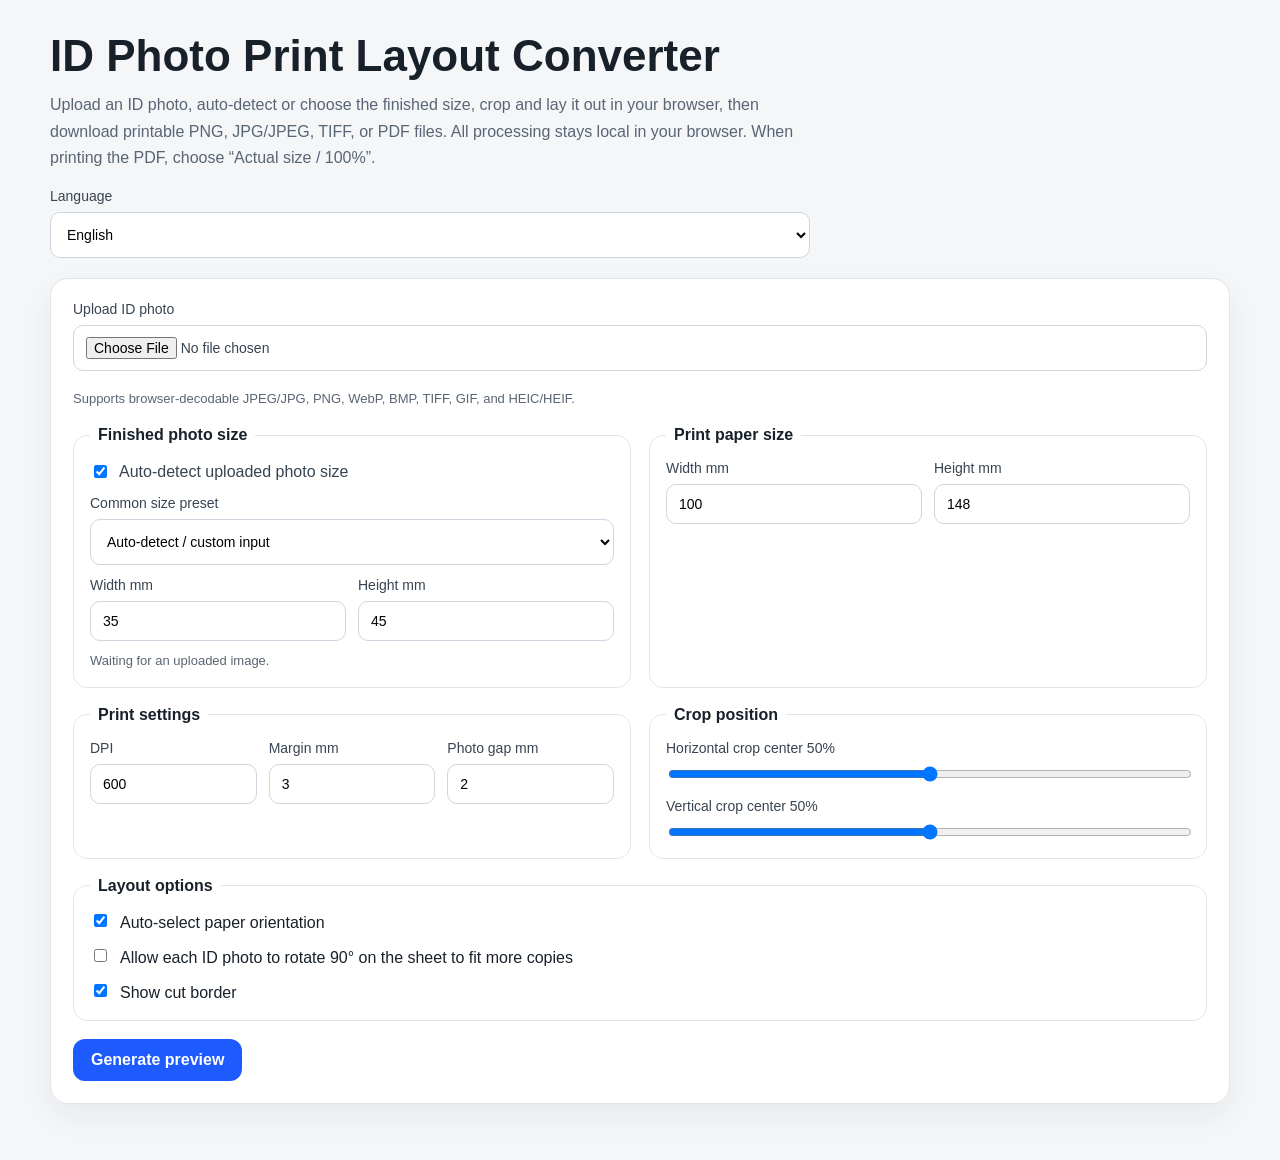
==== index.html @ 958cf7ac "feat: internationalize UI and add language selector to the layout converter" ====
<!doctype html>
<html lang="en">
<head>
  <meta charset="utf-8">
  <meta name="viewport" content="width=device-width, initial-scale=1">
  <title>ID Photo Print Layout Converter</title>
  <link rel="stylesheet" href="static/style.css">
</head>
<body>
  <main class="shell">
    <section class="hero">
      <div>
        <h1 data-i18n="appTitle">ID Photo Print Layout Converter</h1>
        <p data-i18n="heroTip">Upload an ID photo, auto-detect or choose the finished size, crop and lay it out in your browser, then download printable PNG, JPG/JPEG, TIFF, or PDF files. All processing stays local in your browser. When printing the PDF, choose “Actual size / 100%”.</p>
        <label class="field language-field">
          <span data-i18n="languageLabel">Language</span>
          <select id="languageSelect" aria-label="Language">
            <option value="en">English</option>
            <option value="zh">中文</option>
            <option value="ja">日本語</option>
          </select>
        </label>
      </div>
    </section>

    <form id="converterForm" class="panel">
      <div class="grid two">
        <label class="field wide">
          <span data-i18n="uploadPhoto">Upload ID photo</span>
          <input
            type="file"
            name="photo"
            accept=".jpg,.jpeg,.jpe,image/jpeg,.png,image/png,.webp,image/webp,.bmp,image/bmp,.tif,.tiff,image/tiff,.gif,image/gif,.heic,.heif,image/heic,image/heif"
            required
          >
          <span class="field-note" data-i18n="formatSupport">Supports browser-decodable JPEG/JPG, PNG, WebP, BMP, TIFF, GIF, and HEIC/HEIF.</span>
        </label>

        <fieldset>
          <legend data-i18n="finishedSize">Finished photo size</legend>
          <label class="inline-check">
            <input type="checkbox" name="auto_detect_photo_size" checked>
            <span data-i18n="autoDetect">Auto-detect uploaded photo size</span>
          </label>
          <label class="field preset-field">
            <span data-i18n="presetLabel">Common size preset</span>
            <select name="photo_size_preset">
              <option value="">Auto-detect / custom input</option>
            </select>
          </label>
          <div class="row">
            <label class="field">
              <span data-i18n="widthMm">Width mm</span>
              <input type="number" name="photo_w_mm" min="1" step="0.1" value="35" required>
            </label>
            <label class="field">
              <span data-i18n="heightMm">Height mm</span>
              <input type="number" name="photo_h_mm" min="1" step="0.1" value="45" required>
            </label>
          </div>
          <p id="sizeStatus" class="field-note">Waiting for an uploaded image.</p>
        </fieldset>

        <fieldset>
          <legend data-i18n="paperSize">Print paper size</legend>
          <div class="row">
            <label class="field">
              <span data-i18n="widthMm">Width mm</span>
              <input type="number" name="paper_w_mm" min="1" step="0.1" value="100" required>
            </label>
            <label class="field">
              <span data-i18n="heightMm">Height mm</span>
              <input type="number" name="paper_h_mm" min="1" step="0.1" value="148" required>
            </label>
          </div>
        </fieldset>

        <fieldset>
          <legend data-i18n="printSettings">Print settings</legend>
          <div class="row three">
            <label class="field">
              <span>DPI</span>
              <input type="number" name="dpi" min="72" max="1200" step="1" value="600" required>
            </label>
            <label class="field">
              <span data-i18n="marginMm">Margin mm</span>
              <input type="number" name="margin_mm" min="0" step="0.1" value="3" required>
            </label>
            <label class="field">
              <span data-i18n="gapMm">Photo gap mm</span>
              <input type="number" name="gap_mm" min="0" step="0.1" value="2" required>
            </label>
          </div>
        </fieldset>

        <fieldset>
          <legend data-i18n="cropPosition">Crop position</legend>
          <label class="field range-field">
            <span><span data-i18n="anchorX">Horizontal crop center</span> <output id="anchorXOut">50</output>%</span>
            <input type="range" name="anchor_x" min="0" max="100" value="50">
          </label>
          <label class="field range-field">
            <span><span data-i18n="anchorY">Vertical crop center</span> <output id="anchorYOut">50</output>%</span>
            <input type="range" name="anchor_y" min="0" max="100" value="50">
          </label>
        </fieldset>

        <fieldset class="wide options">
          <legend data-i18n="layoutOptions">Layout options</legend>
          <label><input type="checkbox" name="auto_paper_orientation" checked> <span data-i18n="autoPaperOrientation">Auto-select paper orientation</span></label>
          <label><input type="checkbox" name="allow_photo_rotation"> <span data-i18n="allowPhotoRotation">Allow each ID photo to rotate 90° on the sheet to fit more copies</span></label>
          <label><input type="checkbox" name="draw_cut_marks" checked> <span data-i18n="drawCutMarks">Show cut border</span></label>
        </fieldset>
      </div>

      <div class="actions">
        <button type="submit" id="submitBtn">Generate preview</button>
        <span id="status" role="status"></span>
      </div>
    </form>

    <section id="result" class="result hidden">
      <div class="panel summary">
        <h2 data-i18n="layoutResult">Layout result</h2>
        <dl id="summaryList"></dl>
        <div class="download-row">
          <a id="pngLink" class="button secondary" href="#" download="id_photo_sheet.png" data-i18n="downloadPng">Download PNG</a>
          <a id="jpgLink" class="button secondary" href="#" download="id_photo_sheet.jpg" data-i18n="downloadJpg">Download JPG/JPEG</a>
          <a id="tiffLink" class="button secondary" href="#" download="id_photo_sheet.tiff" data-i18n="downloadTiff">Download TIFF</a>
          <a id="pdfLink" class="button" href="#" download="id_photo_sheet.pdf" data-i18n="downloadPdf">Download PDF</a>
        </div>
      </div>

      <div class="preview-grid">
        <article class="panel preview-card">
          <h2 data-i18n="croppedPreviewTitle">Cropped ID photo preview</h2>
          <canvas id="croppedPreview" aria-label="Cropped ID photo preview"></canvas>
        </article>
        <article class="panel preview-card">
          <h2 data-i18n="layoutPreviewTitle">Print sheet layout preview</h2>
          <canvas id="layoutPreview" aria-label="Print sheet layout preview"></canvas>
        </article>
      </div>
    </section>
  </main>

  <script>
    const MM_PER_INCH = 25.4;
    const COMMON_PRINT_DPIS = [300, 350, 600];
    const PHOTO_SIZE_PRESETS = [
      { label: '35x45 mm - 日本护照/My Number、韩国护照/居民登记证、台湾护照/身分证、欧洲多数证件', widthMm: 35, heightMm: 45 },
      { label: '51x51 mm - 美国护照/签证/DV/USCIS常见照片', widthMm: 51, heightMm: 51 },
      { label: '33x48 mm - 中国大陆护照/旅行证/中国签证', widthMm: 33, heightMm: 48 },
      { label: '30x40 mm - 日本在留卡/入管提交照', widthMm: 30, heightMm: 40 },
      { label: '24x30 mm - 日本驾照', widthMm: 24, heightMm: 30 },
      { label: '26x32 mm - 中国大陆居民身份证、西班牙DNI/护照常用竖版', widthMm: 26, heightMm: 32 }
    ];

    const form = document.getElementById('converterForm');
    const statusEl = document.getElementById('status');
    const submitBtn = document.getElementById('submitBtn');
    const resultEl = document.getElementById('result');
    const summaryList = document.getElementById('summaryList');
    const croppedPreview = document.getElementById('croppedPreview');
    const layoutPreview = document.getElementById('layoutPreview');
    const pngLink = document.getElementById('pngLink');
    const jpgLink = document.getElementById('jpgLink');
    const tiffLink = document.getElementById('tiffLink');
    const pdfLink = document.getElementById('pdfLink');
    const photoInput = form.elements.photo;
    const autoSizeInput = form.elements.auto_detect_photo_size;
    const photoPresetSelect = form.elements.photo_size_preset;
    const photoWidthInput = form.elements.photo_w_mm;
    const photoHeightInput = form.elements.photo_h_mm;
    const sizeStatus = document.getElementById('sizeStatus');

    let applyingSize = false;
    let currentFile = null;
    let currentImage = null;
    let currentDpi = null;
    let pngObjectUrl = null;
    let jpgObjectUrl = null;
    let tiffObjectUrl = null;
    let pdfObjectUrl = null;

    function bindRange(name, outputId) {
      const input = form.elements[name];
      const output = document.getElementById(outputId);
      input.addEventListener('input', () => {
        output.value = input.value;
      });
    }
    bindRange('anchor_x', 'anchorXOut');
    bindRange('anchor_y', 'anchorYOut');

    function setBusy(isBusy, message = '') {
      submitBtn.disabled = isBusy;
      submitBtn.textContent = isBusy ? '处理中...' : '生成预览';
      statusEl.textContent = message;
    }

    function formatMm(value) {
      const number = Number(value);
      if (!Number.isFinite(number)) {
        return value;
      }
      return number.toFixed(1).replace(/\.0$/, '');
    }

    function mmToPx(valueMm, dpi) {
      return Math.max(1, Math.round(valueMm / MM_PER_INCH * dpi));
    }

    function positiveNumber(raw, fieldName) {
      const value = Number(raw);
      if (!Number.isFinite(value) || value <= 0) {
        throw new Error(`${fieldName} 必须大于 0。`);
      }
      return value;
    }

    function nonNegativeNumber(raw, fieldName) {
      const value = Number(raw);
      if (!Number.isFinite(value) || value < 0) {
        throw new Error(`${fieldName} 不能小于 0。`);
      }
      return value;
    }

    function intNumber(raw, fieldName) {
      const value = Number(raw);
      if (!Number.isInteger(value)) {
        throw new Error(`${fieldName} 必须是整数。`);
      }
      return value;
    }

    function readAscii(view, offset, length) {
      if (offset < 0 || offset + length > view.byteLength) {
        return '';
      }
      let text = '';
      for (let i = 0; i < length; i += 1) {
        text += String.fromCharCode(view.getUint8(offset + i));
      }
      return text;
    }

    function parseExifDpi(view, segmentStart, segmentEnd) {
      if (readAscii(view, segmentStart, 6) !== 'Exif\0\0') {
        return null;
      }

      const tiffStart = segmentStart + 6;
      if (tiffStart + 8 > segmentEnd) {
        return null;
      }

      const endian = readAscii(view, tiffStart, 2);
      const littleEndian = endian === 'II';
      if (!littleEndian && endian !== 'MM') {
        return null;
      }
      const marker = view.getUint16(tiffStart + 2, littleEndian);
      if (marker !== 42) {
        return null;
      }

      const ifdOffset = view.getUint32(tiffStart + 4, littleEndian);
      const ifdStart = tiffStart + ifdOffset;
      if (ifdStart + 2 > segmentEnd) {
        return null;
      }

      const readRational = (valueOffset) => {
        const offset = tiffStart + valueOffset;
        if (offset + 8 > segmentEnd) {
          return null;
        }
        const numerator = view.getUint32(offset, littleEndian);
        const denominator = view.getUint32(offset + 4, littleEndian);
        if (!denominator) {
          return null;
        }
        return numerator / denominator;
      };

      const entryCount = view.getUint16(ifdStart, littleEndian);
      let xDpi = null;
      let yDpi = null;
      let unit = 2;

      for (let i = 0; i < entryCount; i += 1) {
        const entry = ifdStart + 2 + i * 12;
        if (entry + 12 > segmentEnd) {
          break;
        }
        const tag = view.getUint16(entry, littleEndian);
        const type = view.getUint16(entry + 2, littleEndian);
        const count = view.getUint32(entry + 4, littleEndian);
        const valueOffset = view.getUint32(entry + 8, littleEndian);

        if (tag === 0x011A && type === 5 && count >= 1) {
          xDpi = readRational(valueOffset);
        } else if (tag === 0x011B && type === 5 && count >= 1) {
          yDpi = readRational(valueOffset);
        } else if (tag === 0x0128 && type === 3 && count >= 1) {
          unit = view.getUint16(entry + 8, littleEndian);
        }
      }

      if (!xDpi || !yDpi) {
        return null;
      }
      if (unit === 3) {
        xDpi *= 2.54;
        yDpi *= 2.54;
      }
      if (unit !== 2 && unit !== 3) {
        return null;
      }
      return { x: xDpi, y: yDpi, source: 'exif' };
    }

    function parseJpegDpi(buffer) {
      const view = new DataView(buffer);
      if (view.byteLength < 4 || view.getUint16(0, false) !== 0xFFD8) {
        return null;
      }

      let offset = 2;
      while (offset + 4 <= view.byteLength) {
        if (view.getUint8(offset) !== 0xFF) {
          offset += 1;
          continue;
        }
        const marker = view.getUint8(offset + 1);
        offset += 2;

        if (marker === 0xD9 || marker === 0xDA) {
          break;
        }
        if (marker >= 0xD0 && marker <= 0xD7) {
          continue;
        }
        if (offset + 2 > view.byteLength) {
          break;
        }

        const length = view.getUint16(offset, false);
        const segmentStart = offset + 2;
        const segmentEnd = offset + length;
        if (length < 2 || segmentEnd > view.byteLength) {
          break;
        }

        if (marker === 0xE0 && readAscii(view, segmentStart, 5) === 'JFIF\0') {
          const unit = view.getUint8(segmentStart + 7);
          let xDpi = view.getUint16(segmentStart + 8, false);
          let yDpi = view.getUint16(segmentStart + 10, false);
          if (unit === 2) {
            xDpi *= 2.54;
            yDpi *= 2.54;
          }
          if ((unit === 1 || unit === 2) && xDpi > 0 && yDpi > 0) {
            return { x: xDpi, y: yDpi, source: 'jfif' };
          }
        } else if (marker === 0xE1) {
          const exifDpi = parseExifDpi(view, segmentStart, segmentEnd);
          if (exifDpi) {
            return exifDpi;
          }
        }

        offset = segmentEnd;
      }
      return null;
    }

    function parsePngDpi(buffer) {
      const view = new DataView(buffer);
      const signature = [137, 80, 78, 71, 13, 10, 26, 10];
      if (view.byteLength < 8 || !signature.every((byte, index) => view.getUint8(index) === byte)) {
        return null;
      }

      let offset = 8;
      while (offset + 12 <= view.byteLength) {
        const length = view.getUint32(offset, false);
        const type = readAscii(view, offset + 4, 4);
        const dataStart = offset + 8;
        if (dataStart + length + 4 > view.byteLength) {
          break;
        }
        if (type === 'pHYs' && length >= 9) {
          const pixelsPerUnitX = view.getUint32(dataStart, false);
          const pixelsPerUnitY = view.getUint32(dataStart + 4, false);
          const unit = view.getUint8(dataStart + 8);
          if (unit === 1 && pixelsPerUnitX > 0 && pixelsPerUnitY > 0) {
            return {
              x: pixelsPerUnitX * 0.0254,
              y: pixelsPerUnitY * 0.0254,
              source: 'png_phys'
            };
          }
        }
        offset = dataStart + length + 4;
      }
      return null;
    }

    async function readDpiMetadata(file) {
      const buffer = await file.arrayBuffer();
      return parseJpegDpi(buffer) || parsePngDpi(buffer);
    }

    function loadImage(file) {
      return new Promise((resolve, reject) => {
        const url = URL.createObjectURL(file);
        const image = new Image();
        image.onload = () => {
          URL.revokeObjectURL(url);
          resolve(image);
        };
        image.onerror = () => {
          URL.revokeObjectURL(url);
          reject(new Error('浏览器无法读取这张图片。请换成 JPEG、PNG、WebP、BMP、TIFF、GIF，或使用支持 HEIC/HEIF 的浏览器。'));
        };
        image.src = url;
      });
    }

    async function prepareImage(file) {
      if (currentFile === file && currentImage) {
        return { image: currentImage, dpi: currentDpi };
      }
      const [image, dpi] = await Promise.all([
        loadImage(file),
        readDpiMetadata(file).catch(() => null)
      ]);
      currentFile = file;
      currentImage = image;
      currentDpi = dpi;
      return { image, dpi };
    }

    function orientedPresets() {
      const presets = [];
      PHOTO_SIZE_PRESETS.forEach((preset) => {
        presets.push({ preset, widthMm: preset.widthMm, heightMm: preset.heightMm });
        if (Math.abs(preset.widthMm - preset.heightMm) > 1e-9) {
          presets.push({ preset, widthMm: preset.heightMm, heightMm: preset.widthMm });
        }
      });
      return presets;
    }

    function detectedLabel(preset, widthMm, heightMm) {
      return `${preset.label}（${formatMm(widthMm)} x ${formatMm(heightMm)} mm）`;
    }

    function nearestPresetByMm(widthMm, heightMm) {
      let best = null;
      orientedPresets().forEach((candidate) => {
        const widthError = Math.abs(widthMm - candidate.widthMm) / candidate.widthMm;
        const heightError = Math.abs(heightMm - candidate.heightMm) / candidate.heightMm;
        const maxAbsErrorMm = Math.max(Math.abs(widthMm - candidate.widthMm), Math.abs(heightMm - candidate.heightMm));
        const score = Math.max(widthError, heightError);
        const item = { ...candidate, score, maxAbsErrorMm };
        if (!best || score < best.score || (score === best.score && maxAbsErrorMm < best.maxAbsErrorMm)) {
          best = item;
        }
      });
      return best;
    }

    function isPlausiblePhotoMm(widthMm, heightMm) {
      const shortSide = Math.min(widthMm, heightMm);
      const longSide = Math.max(widthMm, heightMm);
      return shortSide >= 15 && shortSide <= 80 && longSide >= 20 && longSide <= 90;
    }

    function detectFromDpiMetadata(image, dpi) {
      if (!dpi || !dpi.x || !dpi.y) {
        return null;
      }
      const widthMm = image.naturalWidth / dpi.x * MM_PER_INCH;
      const heightMm = image.naturalHeight / dpi.y * MM_PER_INCH;
      if (!isPlausiblePhotoMm(widthMm, heightMm)) {
        return null;
      }

      const estimatedDpi = (dpi.x + dpi.y) / 2;
      const nearest = nearestPresetByMm(widthMm, heightMm);
      if (nearest && (nearest.score <= 0.04 || nearest.maxAbsErrorMm <= 1.2)) {
        const label = detectedLabel(nearest.preset, nearest.widthMm, nearest.heightMm);
        return {
          widthMm: nearest.widthMm,
          heightMm: nearest.heightMm,
          label,
          confidence: 'high',
          estimatedDpi,
          source: dpi.source,
          message: `已根据图片 DPI 元数据识别为 ${label}。`
        };
      }

      const measuredWidthMm = Math.round(widthMm * 10) / 10;
      const measuredHeightMm = Math.round(heightMm * 10) / 10;
      const label = `自定义尺寸（${formatMm(measuredWidthMm)} x ${formatMm(measuredHeightMm)} mm）`;
      return {
        widthMm: measuredWidthMm,
        heightMm: measuredHeightMm,
        label,
        confidence: 'medium',
        estimatedDpi,
        source: dpi.source,
        message: `已根据图片 DPI 元数据识别为 ${label}。`
      };
    }

    function ratioKey(widthMm, heightMm) {
      return Math.round((widthMm / heightMm) * 1000);
    }

    function detectFromPixelDimensions(image) {
      const candidates = [];
      const ratioMatches = [];
      const sourceRatio = image.naturalWidth / image.naturalHeight;

      orientedPresets().forEach((candidate) => {
        const targetRatio = candidate.widthMm / candidate.heightMm;
        const ratioError = Math.abs(sourceRatio - targetRatio) / targetRatio;
        if (ratioError <= 0.008) {
          ratioMatches.push(`${candidate.preset.label}-${ratioKey(candidate.widthMm, candidate.heightMm)}`);
        }

        const estimatedDpiX = image.naturalWidth * MM_PER_INCH / candidate.widthMm;
        const estimatedDpiY = image.naturalHeight * MM_PER_INCH / candidate.heightMm;
        const estimatedDpi = (estimatedDpiX + estimatedDpiY) / 2;
        if (estimatedDpi <= 0) {
          return;
        }

        const dpiBalanceError = Math.abs(estimatedDpiX - estimatedDpiY) / estimatedDpi;
        const nearestCommonDpi = COMMON_PRINT_DPIS.reduce((best, dpi) => {
          const bestError = Math.abs(estimatedDpi - best) / best;
          const nextError = Math.abs(estimatedDpi - dpi) / dpi;
          return nextError < bestError ? dpi : best;
        }, COMMON_PRINT_DPIS[0]);
        const commonDpiError = Math.abs(estimatedDpi - nearestCommonDpi) / nearestCommonDpi;
        const expectedWidthPx = candidate.widthMm / MM_PER_INCH * nearestCommonDpi;
        const expectedHeightPx = candidate.heightMm / MM_PER_INCH * nearestCommonDpi;
        const pixelError = Math.max(
          Math.abs(image.naturalWidth - expectedWidthPx) / expectedWidthPx,
          Math.abs(image.naturalHeight - expectedHeightPx) / expectedHeightPx
        );
        const score = (dpiBalanceError * 4) + (commonDpiError * 2) + pixelError;
        candidates.push({ ...candidate, score, dpiBalanceError, commonDpiError, ratioError, estimatedDpi });
      });

      if (!candidates.length) {
        return null;
      }

      candidates.sort((a, b) => (
        a.score - b.score ||
        a.dpiBalanceError - b.dpiBalanceError ||
        a.commonDpiError - b.commonDpiError ||
        a.ratioError - b.ratioError
      ));

      const best = candidates[0];
      const label = detectedLabel(best.preset, best.widthMm, best.heightMm);
      if (best.dpiBalanceError <= 0.025 && best.commonDpiError <= 0.035) {
        return {
          widthMm: best.widthMm,
          heightMm: best.heightMm,
          label,
          confidence: 'high',
          estimatedDpi: best.estimatedDpi,
          source: 'pixel_match',
          message: `已根据像素尺寸识别为 ${label}。`
        };
      }

      if (
        best.ratioError <= 0.008 &&
        best.dpiBalanceError <= 0.025 &&
        best.estimatedDpi >= 250 &&
        best.estimatedDpi <= 650 &&
        ratioMatches.length === 1
      ) {
        return {
          widthMm: best.widthMm,
          heightMm: best.heightMm,
          label,
          confidence: 'medium',
          estimatedDpi: best.estimatedDpi,
          source: 'aspect_ratio',
          message: `已根据长宽比识别为 ${label}。`
        };
      }
      return null;
    }

    function detectPhotoSize(image, dpi) {
      return detectFromDpiMetadata(image, dpi) || detectFromPixelDimensions(image);
    }

    function applySizeValues(widthMm, heightMm) {
      applyingSize = true;
      photoWidthInput.value = formatMm(widthMm);
      photoHeightInput.value = formatMm(heightMm);
      applyingSize = false;
    }

    function syncPresetSelect(widthMm, heightMm) {
      const match = Array.from(photoPresetSelect.options).find((option) => {
        if (!option.value) {
          return false;
        }
        const [presetW, presetH] = option.value.split(',').map(Number);
        return Math.abs(presetW - Number(widthMm)) < 0.05 && Math.abs(presetH - Number(heightMm)) < 0.05;
      });
      photoPresetSelect.value = match ? match.value : '';
    }

    function applyDetectedSize(size) {
      applySizeValues(size.widthMm, size.heightMm);
      syncPresetSelect(size.widthMm, size.heightMm);
      const dpiText = size.estimatedDpi ? `，约 ${Math.round(size.estimatedDpi * 10) / 10} DPI` : '';
      const confidenceText = size.confidence === 'high' ? '高置信度' : '中等置信度';
      sizeStatus.textContent = `已识别：${size.label}（${confidenceText}${dpiText}）`;
    }

    async function detectPhotoSizeForUpload() {
      const file = photoInput.files[0];
      if (!file) {
        sizeStatus.textContent = '等待上传图片。';
        return;
      }
      if (!autoSizeInput.checked) {
        sizeStatus.textContent = '已使用手动成品尺寸。';
        return;
      }

      sizeStatus.textContent = '正在识别成品尺寸...';
      try {
        const { image, dpi } = await prepareImage(file);
        const detected = detectPhotoSize(image, dpi);
        if (detected) {
          applyDetectedSize(detected);
        } else {
          sizeStatus.textContent = '未能可靠识别成品尺寸，请选择预设或手动输入宽度和高度。';
        }
      } catch (error) {
        sizeStatus.textContent = error.message;
      }
    }

    function cropToAspect(image, targetWidthMm, targetHeightMm, anchorX, anchorY) {
      const imageWidth = image.naturalWidth;
      const imageHeight = image.naturalHeight;
      const targetRatio = targetWidthMm / targetHeightMm;
      const sourceRatio = imageWidth / imageHeight;
      let cropWidth;
      let cropHeight;
      let left;
      let top;

      if (sourceRatio > targetRatio) {
        cropHeight = imageHeight;
        cropWidth = Math.min(imageWidth, Math.round(cropHeight * targetRatio));
        left = Math.round((imageWidth - cropWidth) * anchorX);
        top = 0;
      } else {
        cropWidth = imageWidth;
        cropHeight = Math.min(imageHeight, Math.round(cropWidth / targetRatio));
        left = 0;
        top = Math.round((imageHeight - cropHeight) * anchorY);
      }

      return {
        left,
        top,
        width: cropWidth,
        height: cropHeight,
        box: [left, top, left + cropWidth, top + cropHeight]
      };
    }

    function chooseLayout(params) {
      const candidates = [];
      const paperOrientations = [{ widthMm: params.paperWidthMm, heightMm: params.paperHeightMm, swapped: false }];
      if (params.autoPaperOrientation && Math.abs(params.paperWidthMm - params.paperHeightMm) > 1e-9) {
        paperOrientations.push({ widthMm: params.paperHeightMm, heightMm: params.paperWidthMm, swapped: true });
      }

      const photoOrientations = [{ widthMm: params.photoWidthMm, heightMm: params.photoHeightMm, rotated: false }];
      if (params.allowPhotoRotation && Math.abs(params.photoWidthMm - params.photoHeightMm) > 1e-9) {
        photoOrientations.push({ widthMm: params.photoHeightMm, heightMm: params.photoWidthMm, rotated: true });
      }

      paperOrientations.forEach((paper) => {
        const paperWidthPx = mmToPx(paper.widthMm, params.dpi);
        const paperHeightPx = mmToPx(paper.heightMm, params.dpi);
        const marginPx = params.marginMm ? mmToPx(params.marginMm, params.dpi) : 0;
        const gapPx = params.gapMm ? mmToPx(params.gapMm, params.dpi) : 0;
        const availableWidthPx = paperWidthPx - 2 * marginPx;
        const availableHeightPx = paperHeightPx - 2 * marginPx;
        if (availableWidthPx <= 0 || availableHeightPx <= 0) {
          return;
        }

        photoOrientations.forEach((photo) => {
          const cellWidthPx = mmToPx(photo.widthMm, params.dpi);
          const cellHeightPx = mmToPx(photo.heightMm, params.dpi);
          const cols = Math.floor((availableWidthPx + gapPx) / (cellWidthPx + gapPx));
          const rows = Math.floor((availableHeightPx + gapPx) / (cellHeightPx + gapPx));
          if (cols <= 0 || rows <= 0) {
            return;
          }

          const gridWidthPx = cols * cellWidthPx + (cols - 1) * gapPx;
          const gridHeightPx = rows * cellHeightPx + (rows - 1) * gapPx;
          const count = cols * rows;
          const usedAreaRatio = (gridWidthPx * gridHeightPx) / (paperWidthPx * paperHeightPx);
          candidates.push({
            dpi: params.dpi,
            target_photo_w_mm: params.photoWidthMm,
            target_photo_h_mm: params.photoHeightMm,
            paper_w_mm: paper.widthMm,
            paper_h_mm: paper.heightMm,
            requested_paper_w_mm: params.paperWidthMm,
            requested_paper_h_mm: params.paperHeightMm,
            margin_mm: params.marginMm,
            gap_mm: params.gapMm,
            photo_cell_w_px: cellWidthPx,
            photo_cell_h_px: cellHeightPx,
            photo_unrotated_w_px: mmToPx(params.photoWidthMm, params.dpi),
            photo_unrotated_h_px: mmToPx(params.photoHeightMm, params.dpi),
            paper_w_px: paperWidthPx,
            paper_h_px: paperHeightPx,
            margin_px: marginPx,
            gap_px: gapPx,
            cols,
            rows,
            count,
            grid_w_px: gridWidthPx,
            grid_h_px: gridHeightPx,
            start_x_px: Math.floor((paperWidthPx - gridWidthPx) / 2),
            start_y_px: Math.floor((paperHeightPx - gridHeightPx) / 2),
            photo_rotated_on_sheet: photo.rotated,
            paper_orientation_swapped: paper.swapped,
            used_area_ratio: usedAreaRatio
          });
        });
      });

      if (!candidates.length) {
        throw new Error('当前照片尺寸、纸张尺寸、页边距和间距无法排下任何一张证件照。');
      }

      candidates.sort((a, b) => (
        b.count - a.count ||
        Number(!b.photo_rotated_on_sheet) - Number(!a.photo_rotated_on_sheet) ||
        Number(!b.paper_orientation_swapped) - Number(!a.paper_orientation_swapped) ||
        b.used_area_ratio - a.used_area_ratio
      ));
      return candidates[0];
    }

    function makeCanvas(width, height) {
      const canvas = document.createElement('canvas');
      canvas.width = width;
      canvas.height = height;
      return canvas;
    }

    function rotateCanvas90(sourceCanvas) {
      const canvas = makeCanvas(sourceCanvas.height, sourceCanvas.width);
      const ctx = canvas.getContext('2d');
      ctx.translate(canvas.width, 0);
      ctx.rotate(Math.PI / 2);
      ctx.drawImage(sourceCanvas, 0, 0);
      return canvas;
    }

    function drawCanvasPreview(targetCanvas, sourceCanvas) {
      targetCanvas.width = sourceCanvas.width;
      targetCanvas.height = sourceCanvas.height;
      const ctx = targetCanvas.getContext('2d');
      ctx.clearRect(0, 0, targetCanvas.width, targetCanvas.height);
      ctx.drawImage(sourceCanvas, 0, 0);
    }

    function resizeCanvasHighQuality(sourceCanvas, targetWidth, targetHeight) {
      if (sourceCanvas.width === targetWidth && sourceCanvas.height === targetHeight) {
        return sourceCanvas;
      }

      let currentCanvas = sourceCanvas;
      let currentWidth = sourceCanvas.width;
      let currentHeight = sourceCanvas.height;

      while (currentWidth > targetWidth * 2 && currentHeight > targetHeight * 2) {
        const nextWidth = Math.max(targetWidth, Math.round(currentWidth / 2));
        const nextHeight = Math.max(targetHeight, Math.round(currentHeight / 2));
        const nextCanvas = makeCanvas(nextWidth, nextHeight);
        const nextCtx = nextCanvas.getContext('2d');
        nextCtx.imageSmoothingEnabled = true;
        nextCtx.imageSmoothingQuality = 'high';
        nextCtx.drawImage(currentCanvas, 0, 0, nextWidth, nextHeight);
        currentCanvas = nextCanvas;
        currentWidth = nextWidth;
        currentHeight = nextHeight;
      }

      const finalCanvas = makeCanvas(targetWidth, targetHeight);
      const finalCtx = finalCanvas.getContext('2d');
      finalCtx.imageSmoothingEnabled = true;
      finalCtx.imageSmoothingQuality = 'high';
      finalCtx.drawImage(currentCanvas, 0, 0, targetWidth, targetHeight);
      return finalCanvas;
    }

    function buildPrintSheet(image, params) {
      const plan = chooseLayout(params);
      const crop = cropToAspect(
        image,
        params.photoWidthMm,
        params.photoHeightMm,
        params.anchorX,
        params.anchorY
      );

      const croppedCanvas = makeCanvas(crop.width, crop.height);
      const croppedCtx = croppedCanvas.getContext('2d');
      croppedCtx.drawImage(
        image,
        crop.left,
        crop.top,
        crop.width,
        crop.height,
        0,
        0,
        crop.width,
        crop.height
      );

      const printCanvas = resizeCanvasHighQuality(
        croppedCanvas,
        plan.photo_unrotated_w_px,
        plan.photo_unrotated_h_px
      );

      const sheetPhoto = plan.photo_rotated_on_sheet ? rotateCanvas90(printCanvas) : printCanvas;
      const sheetCanvas = makeCanvas(plan.paper_w_px, plan.paper_h_px);
      const sheetCtx = sheetCanvas.getContext('2d');
      sheetCtx.fillStyle = '#ffffff';
      sheetCtx.fillRect(0, 0, sheetCanvas.width, sheetCanvas.height);

      for (let row = 0; row < plan.rows; row += 1) {
        for (let col = 0; col < plan.cols; col += 1) {
          const x = plan.start_x_px + col * (plan.photo_cell_w_px + plan.gap_px);
          const y = plan.start_y_px + row * (plan.photo_cell_h_px + plan.gap_px);
          sheetCtx.drawImage(sheetPhoto, x, y);
          if (params.drawCutMarks) {
            sheetCtx.strokeStyle = 'rgb(40, 40, 40)';
            sheetCtx.lineWidth = 1;
            sheetCtx.strokeRect(x + 0.5, y + 0.5, plan.photo_cell_w_px - 1, plan.photo_cell_h_px - 1);
          }
        }
      }

      return { croppedCanvas, sheetCanvas, cropBox: crop.box, plan };
    }

    function canvasToBlob(canvas, type, quality) {
      return new Promise((resolve, reject) => {
        canvas.toBlob((blob) => {
          if (blob) {
            resolve(blob);
          } else {
            reject(new Error('无法生成下载文件。'));
          }
        }, type, quality);
      });
    }

    function canvasToTiffBlob(canvas, dpi) {
      const width = canvas.width;
      const height = canvas.height;
      const rgbBytes = canvasToRgbBytes(canvas);
      const pixelByteCount = width * height * 3;
      const entryCount = 13;
      const ifdOffset = 8;
      const ifdByteCount = 2 + entryCount * 12 + 4;
      const extraDataOffset = ifdOffset + ifdByteCount;
      const bitsPerSampleOffset = extraDataOffset;
      const xResolutionOffset = bitsPerSampleOffset + 6;
      const yResolutionOffset = xResolutionOffset + 8;
      const pixelDataOffset = yResolutionOffset + 8;
      const totalBytes = pixelDataOffset + pixelByteCount;
      const buffer = new ArrayBuffer(totalBytes);
      const view = new DataView(buffer);
      const bytes = new Uint8Array(buffer);

      bytes[0] = 0x49;
      bytes[1] = 0x49;
      view.setUint16(2, 42, true);
      view.setUint32(4, ifdOffset, true);
      view.setUint16(ifdOffset, entryCount, true);

      const writeEntry = (index, tag, type, count, value) => {
        const offset = ifdOffset + 2 + index * 12;
        view.setUint16(offset, tag, true);
        view.setUint16(offset + 2, type, true);
        view.setUint32(offset + 4, count, true);
        if (type === 3 && count === 1) {
          view.setUint16(offset + 8, value, true);
          view.setUint16(offset + 10, 0, true);
        } else {
          view.setUint32(offset + 8, value, true);
        }
      };

      writeEntry(0, 256, 4, 1, width);
      writeEntry(1, 257, 4, 1, height);
      writeEntry(2, 258, 3, 3, bitsPerSampleOffset);
      writeEntry(3, 259, 3, 1, 1);
      writeEntry(4, 262, 3, 1, 2);
      writeEntry(5, 273, 4, 1, pixelDataOffset);
      writeEntry(6, 277, 3, 1, 3);
      writeEntry(7, 278, 4, 1, height);
      writeEntry(8, 279, 4, 1, pixelByteCount);
      writeEntry(9, 282, 5, 1, xResolutionOffset);
      writeEntry(10, 283, 5, 1, yResolutionOffset);
      writeEntry(11, 284, 3, 1, 1);
      writeEntry(12, 296, 3, 1, 2);
      view.setUint32(ifdOffset + 2 + entryCount * 12, 0, true);

      view.setUint16(bitsPerSampleOffset, 8, true);
      view.setUint16(bitsPerSampleOffset + 2, 8, true);
      view.setUint16(bitsPerSampleOffset + 4, 8, true);
      view.setUint32(xResolutionOffset, dpi, true);
      view.setUint32(xResolutionOffset + 4, 1, true);
      view.setUint32(yResolutionOffset, dpi, true);
      view.setUint32(yResolutionOffset + 4, 1, true);

      bytes.set(rgbBytes, pixelDataOffset);

      return new Blob([buffer], { type: 'image/tiff' });
    }

    function canvasToRgbBytes(canvas) {
      const ctx = canvas.getContext('2d');
      const rgba = ctx.getImageData(0, 0, canvas.width, canvas.height).data;
      const rgb = new Uint8Array(canvas.width * canvas.height * 3);
      let target = 0;
      for (let source = 0; source < rgba.length; source += 4) {
        rgb[target] = rgba[source];
        rgb[target + 1] = rgba[source + 1];
        rgb[target + 2] = rgba[source + 2];
        target += 3;
      }
      return rgb;
    }

    function cleanNumber(value) {
      return Number(value).toFixed(4).replace(/\.?0+$/, '');
    }

    async function canvasToPdfBlob(canvas, plan) {
      const imageBytes = canvasToRgbBytes(canvas);
      const pageWidthPt = plan.paper_w_mm / MM_PER_INCH * 72;
      const pageHeightPt = plan.paper_h_mm / MM_PER_INCH * 72;
      const content = `q\n${cleanNumber(pageWidthPt)} 0 0 ${cleanNumber(pageHeightPt)} 0 0 cm\n/Im0 Do\nQ\n`;
      const parts = [];
      const offsets = [0];
      let position = 0;
      const encoder = new TextEncoder();

      const writeString = (text) => {
        const bytes = encoder.encode(text);
        parts.push(bytes);
        position += bytes.length;
      };
      const writeBytes = (bytes) => {
        parts.push(bytes);
        position += bytes.length;
      };
      const beginObject = (id) => {
        offsets[id] = position;
        writeString(`${id} 0 obj\n`);
      };
      const endObject = () => {
        writeString('\nendobj\n');
      };

      writeString('%PDF-1.4\n% static-id-photo\n');

      beginObject(1);
      writeString('<< /Type /Catalog /Pages 2 0 R >>');
      endObject();

      beginObject(2);
      writeString('<< /Type /Pages /Kids [3 0 R] /Count 1 >>');
      endObject();

      beginObject(3);
      writeString(`<< /Type /Page /Parent 2 0 R /MediaBox [0 0 ${cleanNumber(pageWidthPt)} ${cleanNumber(pageHeightPt)}] /Resources << /XObject << /Im0 4 0 R >> >> /Contents 5 0 R >>`);
      endObject();

      beginObject(4);
      writeString(`<< /Type /XObject /Subtype /Image /Width ${canvas.width} /Height ${canvas.height} /ColorSpace /DeviceRGB /BitsPerComponent 8 /Length ${imageBytes.length} >>\nstream\n`);
      writeBytes(imageBytes);
      writeString('\nendstream');
      endObject();

      beginObject(5);
      writeString(`<< /Length ${encoder.encode(content).length} >>\nstream\n${content}endstream`);
      endObject();

      const xrefOffset = position;
      writeString('xref\n0 6\n');
      writeString('0000000000 65535 f \n');
      for (let id = 1; id <= 5; id += 1) {
        writeString(`${String(offsets[id]).padStart(10, '0')} 00000 n \n`);
      }
      writeString(`trailer\n<< /Size 6 /Root 1 0 R >>\nstartxref\n${xrefOffset}\n%%EOF\n`);
      return new Blob(parts, { type: 'application/pdf' });
    }

    function revokeDownloadUrls() {
      if (pngObjectUrl) {
        URL.revokeObjectURL(pngObjectUrl);
      }
      if (jpgObjectUrl) {
        URL.revokeObjectURL(jpgObjectUrl);
      }
      if (tiffObjectUrl) {
        URL.revokeObjectURL(tiffObjectUrl);
      }
      if (pdfObjectUrl) {
        URL.revokeObjectURL(pdfObjectUrl);
      }
      pngObjectUrl = null;
      jpgObjectUrl = null;
      tiffObjectUrl = null;
      pdfObjectUrl = null;
    }

    function writeSummary(data) {
      const plan = data.plan;
      const sizeSource = data.detected
        ? data.detected.label
        : (photoPresetSelect.value ? `预设：${photoPresetSelect.selectedOptions[0].textContent}` : '手动输入');
      const rows = [
        ['原图像素', `${data.image.naturalWidth} x ${data.image.naturalHeight}`],
        ['裁剪后像素', `${data.croppedCanvas.width} x ${data.croppedCanvas.height}`],
        ['成品尺寸', `${formatMm(plan.target_photo_w_mm)} mm × ${formatMm(plan.target_photo_h_mm)} mm`],
        ['尺寸来源', sizeSource],
        ['输出 DPI', plan.dpi],
        ['单张打印像素', `${plan.photo_unrotated_w_px} x ${plan.photo_unrotated_h_px}`],
        ['打印纸像素', `${plan.paper_w_px} x ${plan.paper_h_px}`],
        ['最佳排版', `${plan.cols} x ${plan.rows}，共 ${plan.count} 张`],
        ['输出纸张尺寸', `${formatMm(plan.paper_w_mm)} mm × ${formatMm(plan.paper_h_mm)} mm`],
        ['纸张方向是否交换', plan.paper_orientation_swapped ? '是' : '否'],
        ['单张照片是否旋转', plan.photo_rotated_on_sheet ? '是' : '否'],
        ['裁剪框 px', data.cropBox.join(', ')]
      ];
      summaryList.innerHTML = rows.map(([key, value]) => `
        <div class="dl-row"><dt>${key}</dt><dd>${value}</dd></div>
      `).join('');
    }

    function readParams() {
      const dpi = intNumber(form.elements.dpi.value, 'DPI');
      if (dpi < 72 || dpi > 1200) {
        throw new Error('DPI 建议设置在 72 到 1200 之间。');
      }

      const photoWidthMm = positiveNumber(photoWidthInput.value, '证件照宽度');
      const photoHeightMm = positiveNumber(photoHeightInput.value, '证件照高度');
      const paperWidthMm = positiveNumber(form.elements.paper_w_mm.value, '打印纸宽度');
      const paperHeightMm = positiveNumber(form.elements.paper_h_mm.value, '打印纸高度');
      const marginMm = nonNegativeNumber(form.elements.margin_mm.value, '页边距');
      const gapMm = nonNegativeNumber(form.elements.gap_mm.value, '照片间距');

      if (paperWidthMm <= 2 * marginMm || paperHeightMm <= 2 * marginMm) {
        throw new Error('页边距过大，已经超过纸张可用区域。');
      }

      return {
        photoWidthMm,
        photoHeightMm,
        paperWidthMm,
        paperHeightMm,
        dpi,
        marginMm,
        gapMm,
        anchorX: Math.max(0, Math.min(1, Number(form.elements.anchor_x.value) / 100)),
        anchorY: Math.max(0, Math.min(1, Number(form.elements.anchor_y.value) / 100)),
        autoPaperOrientation: form.elements.auto_paper_orientation.checked,
        allowPhotoRotation: form.elements.allow_photo_rotation.checked,
        drawCutMarks: form.elements.draw_cut_marks.checked
      };
    }

    photoInput.addEventListener('change', detectPhotoSizeForUpload);
    autoSizeInput.addEventListener('change', () => {
      if (autoSizeInput.checked) {
        photoPresetSelect.value = '';
      }
      detectPhotoSizeForUpload();
    });
    photoPresetSelect.addEventListener('change', () => {
      const selectedOption = photoPresetSelect.selectedOptions[0];
      if (!photoPresetSelect.value) {
        sizeStatus.textContent = autoSizeInput.checked ? '等待上传图片。' : '已使用自定义成品尺寸。';
        return;
      }
      const [widthMm, heightMm] = photoPresetSelect.value.split(',').map(Number);
      applySizeValues(widthMm, heightMm);
      autoSizeInput.checked = false;
      sizeStatus.textContent = `已选择预设：${selectedOption.textContent}`;
    });
    [photoWidthInput, photoHeightInput].forEach((input) => {
      input.addEventListener('input', () => {
        if (applyingSize) {
          return;
        }
        photoPresetSelect.value = '';
        autoSizeInput.checked = false;
        sizeStatus.textContent = '已使用手动成品尺寸。';
      });
    });

    form.addEventListener('submit', async (event) => {
      event.preventDefault();
      resultEl.classList.add('hidden');
      revokeDownloadUrls();
      setBusy(true, '正在生成裁剪图和打印排版...');

      try {
        const file = photoInput.files[0];
        if (!file) {
          throw new Error('请先上传一张证件照。');
        }
        const { image, dpi } = await prepareImage(file);
        const detected = autoSizeInput.checked ? detectPhotoSize(image, dpi) : null;
        if (detected) {
          applyDetectedSize(detected);
        } else if (autoSizeInput.checked) {
          sizeStatus.textContent = '未能可靠识别成品尺寸，已使用表单中的尺寸。';
        }

        const params = readParams();
        const result = buildPrintSheet(image, params);
        drawCanvasPreview(croppedPreview, result.croppedCanvas);
        drawCanvasPreview(layoutPreview, result.sheetCanvas);

        const [pngBlob, jpgBlob, pdfBlob] = await Promise.all([
          canvasToBlob(result.sheetCanvas, 'image/png'),
          canvasToBlob(result.sheetCanvas, 'image/jpeg', 1.0),
          canvasToPdfBlob(result.sheetCanvas, result.plan)
        ]);
        const tiffBlob = canvasToTiffBlob(result.sheetCanvas, result.plan.dpi);
        pngObjectUrl = URL.createObjectURL(pngBlob);
        jpgObjectUrl = URL.createObjectURL(jpgBlob);
        tiffObjectUrl = URL.createObjectURL(tiffBlob);
        pdfObjectUrl = URL.createObjectURL(pdfBlob);
        pngLink.href = pngObjectUrl;
        jpgLink.href = jpgObjectUrl;
        tiffLink.href = tiffObjectUrl;
        pdfLink.href = pdfObjectUrl;
        pngLink.download = `id_photo_sheet_${formatMm(result.plan.paper_w_mm)}x${formatMm(result.plan.paper_h_mm)}mm.png`;
        jpgLink.download = `id_photo_sheet_${formatMm(result.plan.paper_w_mm)}x${formatMm(result.plan.paper_h_mm)}mm.jpg`;
        tiffLink.download = `id_photo_sheet_${formatMm(result.plan.paper_w_mm)}x${formatMm(result.plan.paper_h_mm)}mm.tiff`;
        pdfLink.download = `id_photo_sheet_${formatMm(result.plan.paper_w_mm)}x${formatMm(result.plan.paper_h_mm)}mm.pdf`;

        writeSummary({ ...result, image, detected });
        resultEl.classList.remove('hidden');
        setBusy(false, '已生成。');
      } catch (error) {
        setBusy(false, error.message);
      }
    });
  </script>
</body>
</html>
---- static/style.css ----
:root {
  color-scheme: light;
  font-family: -apple-system, BlinkMacSystemFont, "Segoe UI", "Noto Sans SC", "PingFang SC", "Microsoft YaHei", sans-serif;
  background: #f5f6f8;
  color: #18202a;
}

* {
  box-sizing: border-box;
}

body {
  margin: 0;
}

.shell {
  width: min(1180px, calc(100vw - 32px));
  margin: 32px auto 56px;
}

.hero {
  display: flex;
  gap: 24px;
  justify-content: space-between;
  align-items: flex-start;
  margin-bottom: 20px;
}

h1, h2, p {
  margin-top: 0;
}

h1 {
  font-size: clamp(28px, 4vw, 44px);
  line-height: 1.1;
  margin-bottom: 12px;
}

h2 {
  font-size: 18px;
  margin-bottom: 14px;
}

p {
  color: #596574;
  line-height: 1.65;
  max-width: 760px;
}

.panel {
  background: white;
  border: 1px solid #e1e5ea;
  border-radius: 18px;
  padding: 22px;
  box-shadow: 0 12px 30px rgba(24, 32, 42, 0.06);
}

.grid.two {
  display: grid;
  grid-template-columns: repeat(2, minmax(0, 1fr));
  gap: 18px;
}

.wide {
  grid-column: 1 / -1;
}

fieldset {
  border: 1px solid #e1e5ea;
  border-radius: 14px;
  padding: 16px;
  margin: 0;
}

legend {
  padding: 0 8px;
  font-weight: 650;
}

.row {
  display: grid;
  grid-template-columns: repeat(2, minmax(0, 1fr));
  gap: 12px;
}

.row.three {
  grid-template-columns: repeat(3, minmax(0, 1fr));
}

.field {
  display: grid;
  gap: 8px;
  font-size: 14px;
  color: #384452;
}

.inline-check {
  display: flex;
  align-items: center;
  gap: 9px;
  margin-bottom: 12px;
  color: #384452;
  line-height: 1.45;
}

.field-note {
  display: block;
  margin: 10px 0 0;
  color: #596574;
  font-size: 13px;
  line-height: 1.5;
}

input[type="number"],
input[type="file"],
select {
  width: 100%;
  border: 1px solid #cfd6df;
  border-radius: 10px;
  padding: 11px 12px;
  font: inherit;
  background: white;
}

.preset-field {
  margin-bottom: 12px;
}

select {
  min-height: 46px;
}

input[type="range"] {
  width: 100%;
}

.range-field + .range-field {
  margin-top: 14px;
}

.options {
  display: grid;
  gap: 12px;
}

.options label {
  display: flex;
  align-items: flex-start;
  gap: 10px;
  line-height: 1.45;
}

.actions {
  margin-top: 18px;
  display: flex;
  align-items: center;
  gap: 16px;
  flex-wrap: wrap;
}

button,
.button {
  appearance: none;
  border: 0;
  border-radius: 12px;
  padding: 12px 18px;
  font: inherit;
  font-weight: 700;
  background: #1e5bff;
  color: white;
  text-decoration: none;
  cursor: pointer;
  display: inline-flex;
  align-items: center;
  justify-content: center;
  min-width: 128px;
}

button:disabled {
  opacity: 0.55;
  cursor: wait;
}

.button.secondary {
  background: #e9eef8;
  color: #16346e;
}

#status {
  color: #596574;
}

.result {
  margin-top: 22px;
  display: grid;
  gap: 22px;
}

.hidden {
  display: none;
}

.summary dl {
  display: grid;
  gap: 8px;
  margin: 0;
}

.dl-row {
  display: grid;
  grid-template-columns: 170px 1fr;
  gap: 12px;
  padding: 10px 0;
  border-bottom: 1px solid #eef1f4;
}

.dl-row dt {
  color: #596574;
}

.dl-row dd {
  margin: 0;
  font-weight: 650;
}

.download-row {
  margin-top: 18px;
  display: flex;
  gap: 12px;
  flex-wrap: wrap;
}

.preview-grid {
  display: grid;
  grid-template-columns: minmax(240px, 360px) 1fr;
  gap: 22px;
  align-items: start;
}

.preview-card img,
.preview-card canvas {
  display: block;
  width: 100%;
  height: auto;
  border: 1px solid #e1e5ea;
  border-radius: 12px;
  background: white;
}

@media (max-width: 820px) {
  .hero,
  .preview-grid,
  .grid.two,
  .row,
  .row.three {
    grid-template-columns: 1fr;
    display: grid;
  }

  .hero {
    display: grid;
  }

  .dl-row {
    grid-template-columns: 1fr;
    gap: 4px;
  }
}
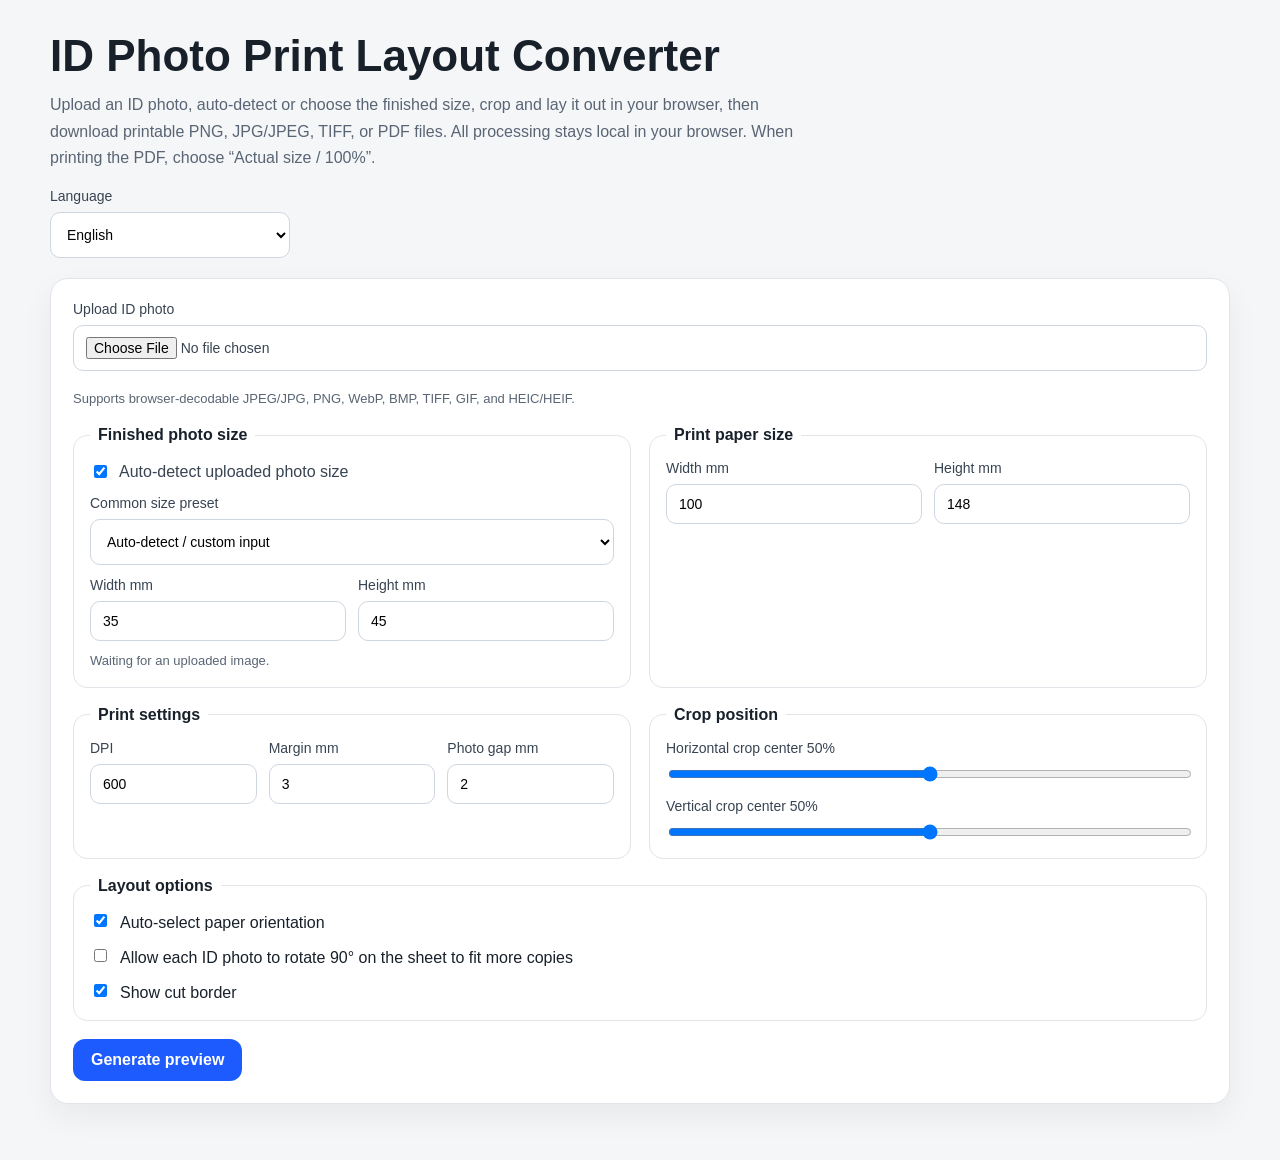
==== commit 914c5719: "feat: add internationalization support with English, Chinese, and Japanese translations" ====
--- a/index.html
+++ b/index.html
@@ -147,13 +147,279 @@
   <script>
     const MM_PER_INCH = 25.4;
     const COMMON_PRINT_DPIS = [300, 350, 600];
+    const TRANSLATIONS = {
+      en: {
+        appTitle: 'ID Photo Print Layout Converter',
+        heroTip: 'Upload an ID photo, auto-detect or choose the finished size, crop and lay it out in your browser, then download printable PNG, JPG/JPEG, TIFF, or PDF files. All processing stays local in your browser. When printing the PDF, choose “Actual size / 100%”.',
+        languageLabel: 'Language',
+        uploadPhoto: 'Upload ID photo',
+        formatSupport: 'Supports browser-decodable JPEG/JPG, PNG, WebP, BMP, TIFF, GIF, and HEIC/HEIF.',
+        finishedSize: 'Finished photo size',
+        autoDetect: 'Auto-detect uploaded photo size',
+        presetLabel: 'Common size preset',
+        presetCustom: 'Auto-detect / custom input',
+        widthMm: 'Width mm',
+        heightMm: 'Height mm',
+        paperSize: 'Print paper size',
+        printSettings: 'Print settings',
+        marginMm: 'Margin mm',
+        gapMm: 'Photo gap mm',
+        cropPosition: 'Crop position',
+        anchorX: 'Horizontal crop center',
+        anchorY: 'Vertical crop center',
+        layoutOptions: 'Layout options',
+        autoPaperOrientation: 'Auto-select paper orientation',
+        allowPhotoRotation: 'Allow each ID photo to rotate 90° on the sheet to fit more copies',
+        drawCutMarks: 'Show cut border',
+        generatePreview: 'Generate preview',
+        processing: 'Processing...',
+        layoutResult: 'Layout result',
+        downloadPng: 'Download PNG',
+        downloadJpg: 'Download JPG/JPEG',
+        downloadTiff: 'Download TIFF',
+        downloadPdf: 'Download PDF',
+        croppedPreviewTitle: 'Cropped ID photo preview',
+        layoutPreviewTitle: 'Print sheet layout preview',
+        waitingUpload: 'Waiting for an uploaded image.',
+        manualFinishedSize: 'Using manual finished size.',
+        customFinishedSize: 'Using custom finished size.',
+        detecting: 'Detecting finished size...',
+        unableDetectChoose: 'Could not reliably detect the finished size. Please choose a preset or enter width and height manually.',
+        unableDetectUsingForm: 'Could not reliably detect the finished size. Using the size currently in the form.',
+        detectedFromDpi: 'Detected from image DPI metadata as {label}.',
+        detectedFromPixels: 'Detected from pixel dimensions as {label}.',
+        detectedFromAspect: 'Detected from aspect ratio as {label}.',
+        customSizeLabel: 'Custom size ({size})',
+        detectedStatus: 'Detected: {label} ({confidence}{dpi})',
+        highConfidence: 'high confidence',
+        mediumConfidence: 'medium confidence',
+        approxDpi: ', about {dpi} DPI',
+        selectedPreset: 'Preset selected: {label}',
+        presetSource: 'Preset: {label}',
+        manualInput: 'Manual input',
+        yes: 'Yes',
+        no: 'No',
+        noLayout: 'The current photo size, paper size, margin, and gap cannot fit even one ID photo.',
+        imageReadError: 'The browser could not read this image. Try JPEG, PNG, WebP, BMP, TIFF, GIF, or a browser that supports HEIC/HEIF.',
+        blobError: 'Could not generate the download file.',
+        positiveNumber: '{field} must be greater than 0.',
+        nonNegativeNumber: '{field} cannot be less than 0.',
+        integerRequired: '{field} must be an integer.',
+        dpiRange: 'DPI should be between 72 and 1200.',
+        marginTooLarge: 'The margin is too large for the usable paper area.',
+        uploadRequired: 'Please upload an ID photo first.',
+        generating: 'Generating cropped photo and print layout...',
+        done: 'Done.',
+        photoWidth: 'ID photo width',
+        photoHeight: 'ID photo height',
+        paperWidth: 'print paper width',
+        paperHeight: 'print paper height',
+        margin: 'margin',
+        gap: 'photo gap',
+        originalPixels: 'Original pixels',
+        croppedPixels: 'Cropped pixels',
+        finishedSizeSummary: 'Finished size',
+        sizeSource: 'Size source',
+        outputDpi: 'Output DPI',
+        singlePrintPixels: 'Single print pixels',
+        paperPixels: 'Paper pixels',
+        bestLayout: 'Best layout',
+        copiesText: '{grid}, {count} copies',
+        outputPaperSize: 'Output paper size',
+        paperSwapped: 'Paper orientation swapped',
+        photoRotated: 'Single photo rotated',
+        cropBox: 'Crop box px',
+        preset35x45: '35x45 mm - Japan passport/My Number, South Korea passport/resident registration card, Taiwan passport/ID card, most European IDs (France/Germany/Italy, etc.)',
+        preset51x51: '51x51 mm - US passport/visa/DV/USCIS common photo',
+        preset33x48: '33x48 mm - Mainland China passport/travel document/Chinese visa',
+        preset30x40: '30x40 mm - Japan residence card/immigration submission photo',
+        preset24x30: '24x30 mm - Japan driver license',
+        preset26x32: '26x32 mm - Mainland China resident ID card, Spain DNI/passport common portrait format'
+      },
+      zh: {
+        appTitle: '证件照打印排版转换器',
+        heroTip: '上传一张证件照，在浏览器里自动识别或选择成品尺寸，完成裁剪、排版，并下载可打印 PNG、JPG/JPEG、TIFF、PDF。所有处理都在浏览器本地完成。下载 PDF 后请使用“实际大小 / 100%”打印。',
+        languageLabel: '界面语言',
+        uploadPhoto: '上传证件照',
+        formatSupport: '支持浏览器可解码的 JPEG/JPG、PNG、WebP、BMP、TIFF、GIF、HEIC/HEIF。',
+        finishedSize: '证件照成品尺寸',
+        autoDetect: '自动识别上传图尺寸',
+        presetLabel: '常用规格预设',
+        presetCustom: '自动识别 / 自定义输入',
+        widthMm: '宽度 mm',
+        heightMm: '高度 mm',
+        paperSize: '打印纸尺寸',
+        printSettings: '打印参数',
+        marginMm: '页边距 mm',
+        gapMm: '照片间距 mm',
+        cropPosition: '裁剪位置',
+        anchorX: '水平裁剪中心',
+        anchorY: '垂直裁剪中心',
+        layoutOptions: '排版选项',
+        autoPaperOrientation: '自动选择纸张横竖方向',
+        allowPhotoRotation: '允许单张证件照在纸上旋转 90° 以容纳更多张',
+        drawCutMarks: '显示裁切边框',
+        generatePreview: '生成预览',
+        processing: '处理中...',
+        layoutResult: '排版结果',
+        downloadPng: '下载 PNG',
+        downloadJpg: '下载 JPG/JPEG',
+        downloadTiff: '下载 TIFF',
+        downloadPdf: '下载 PDF',
+        croppedPreviewTitle: '裁剪后证件照预览',
+        layoutPreviewTitle: '打印纸排版预览',
+        waitingUpload: '等待上传图片。',
+        manualFinishedSize: '已使用手动成品尺寸。',
+        customFinishedSize: '已使用自定义成品尺寸。',
+        detecting: '正在识别成品尺寸...',
+        unableDetectChoose: '未能可靠识别成品尺寸，请选择预设或手动输入宽度和高度。',
+        unableDetectUsingForm: '未能可靠识别成品尺寸，已使用表单中的尺寸。',
+        detectedFromDpi: '已根据图片 DPI 元数据识别为 {label}。',
+        detectedFromPixels: '已根据像素尺寸识别为 {label}。',
+        detectedFromAspect: '已根据长宽比识别为 {label}。',
+        customSizeLabel: '自定义尺寸（{size}）',
+        detectedStatus: '已识别：{label}（{confidence}{dpi}）',
+        highConfidence: '高置信度',
+        mediumConfidence: '中等置信度',
+        approxDpi: '，约 {dpi} DPI',
+        selectedPreset: '已选择预设：{label}',
+        presetSource: '预设：{label}',
+        manualInput: '手动输入',
+        yes: '是',
+        no: '否',
+        noLayout: '当前照片尺寸、纸张尺寸、页边距和间距无法排下任何一张证件照。',
+        imageReadError: '浏览器无法读取这张图片。请换成 JPEG、PNG、WebP、BMP、TIFF、GIF，或使用支持 HEIC/HEIF 的浏览器。',
+        blobError: '无法生成下载文件。',
+        positiveNumber: '{field} 必须大于 0。',
+        nonNegativeNumber: '{field} 不能小于 0。',
+        integerRequired: '{field} 必须是整数。',
+        dpiRange: 'DPI 建议设置在 72 到 1200 之间。',
+        marginTooLarge: '页边距过大，已经超过纸张可用区域。',
+        uploadRequired: '请先上传一张证件照。',
+        generating: '正在生成裁剪图和打印排版...',
+        done: '已生成。',
+        photoWidth: '证件照宽度',
+        photoHeight: '证件照高度',
+        paperWidth: '打印纸宽度',
+        paperHeight: '打印纸高度',
+        margin: '页边距',
+        gap: '照片间距',
+        originalPixels: '原图像素',
+        croppedPixels: '裁剪后像素',
+        finishedSizeSummary: '成品尺寸',
+        sizeSource: '尺寸来源',
+        outputDpi: '输出 DPI',
+        singlePrintPixels: '单张打印像素',
+        paperPixels: '打印纸像素',
+        bestLayout: '最佳排版',
+        copiesText: '{grid}，共 {count} 张',
+        outputPaperSize: '输出纸张尺寸',
+        paperSwapped: '纸张方向是否交换',
+        photoRotated: '单张照片是否旋转',
+        cropBox: '裁剪框 px',
+        preset35x45: '35x45 mm - 日本护照/My Number、韩国护照/居民登记证、台湾护照/身分证、法国/德国/意大利等多数欧洲证件',
+        preset51x51: '51x51 mm - 美国护照/签证/DV/USCIS常见照片',
+        preset33x48: '33x48 mm - 中国大陆护照/旅行证/中国签证',
+        preset30x40: '30x40 mm - 日本在留卡/入管提交照',
+        preset24x30: '24x30 mm - 日本驾照',
+        preset26x32: '26x32 mm - 中国大陆居民身份证、西班牙DNI/护照常用竖版'
+      },
+      ja: {
+        appTitle: '証明写真プリントレイアウト変換ツール',
+        heroTip: '証明写真をアップロードし、仕上がりサイズを自動検出または選択して、ブラウザ内でトリミングとレイアウトを行い、印刷用の PNG、JPG/JPEG、TIFF、PDF をダウンロードできます。すべての処理はブラウザ内で完結します。PDF を印刷するときは「実際のサイズ / 100%」を選択してください。',
+        languageLabel: '表示言語',
+        uploadPhoto: '証明写真をアップロード',
+        formatSupport: 'ブラウザで読み込める JPEG/JPG、PNG、WebP、BMP、TIFF、GIF、HEIC/HEIF に対応しています。',
+        finishedSize: '証明写真の仕上がりサイズ',
+        autoDetect: 'アップロード画像のサイズを自動検出',
+        presetLabel: 'よく使うサイズ',
+        presetCustom: '自動検出 / カスタム入力',
+        widthMm: '幅 mm',
+        heightMm: '高さ mm',
+        paperSize: '印刷用紙サイズ',
+        printSettings: '印刷設定',
+        marginMm: '余白 mm',
+        gapMm: '写真間隔 mm',
+        cropPosition: 'トリミング位置',
+        anchorX: '水平トリミング中心',
+        anchorY: '垂直トリミング中心',
+        layoutOptions: 'レイアウト設定',
+        autoPaperOrientation: '用紙の縦横を自動選択',
+        allowPhotoRotation: 'より多く配置するために写真を 90° 回転する',
+        drawCutMarks: 'カット用の枠線を表示',
+        generatePreview: 'プレビューを生成',
+        processing: '処理中...',
+        layoutResult: 'レイアウト結果',
+        downloadPng: 'PNG をダウンロード',
+        downloadJpg: 'JPG/JPEG をダウンロード',
+        downloadTiff: 'TIFF をダウンロード',
+        downloadPdf: 'PDF をダウンロード',
+        croppedPreviewTitle: 'トリミング後の証明写真プレビュー',
+        layoutPreviewTitle: '印刷用紙レイアウトプレビュー',
+        waitingUpload: '画像のアップロード待ちです。',
+        manualFinishedSize: '手動入力の仕上がりサイズを使用しています。',
+        customFinishedSize: 'カスタム仕上がりサイズを使用しています。',
+        detecting: '仕上がりサイズを検出しています...',
+        unableDetectChoose: '仕上がりサイズを確実に検出できませんでした。プリセットを選ぶか、幅と高さを手動で入力してください。',
+        unableDetectUsingForm: '仕上がりサイズを確実に検出できませんでした。フォームのサイズを使用します。',
+        detectedFromDpi: '画像の DPI メタデータから {label} として検出しました。',
+        detectedFromPixels: 'ピクセル寸法から {label} として検出しました。',
+        detectedFromAspect: '縦横比から {label} として検出しました。',
+        customSizeLabel: 'カスタムサイズ（{size}）',
+        detectedStatus: '検出結果：{label}（{confidence}{dpi}）',
+        highConfidence: '高信頼度',
+        mediumConfidence: '中信頼度',
+        approxDpi: '、約 {dpi} DPI',
+        selectedPreset: '選択中のプリセット：{label}',
+        presetSource: 'プリセット：{label}',
+        manualInput: '手動入力',
+        yes: 'はい',
+        no: 'いいえ',
+        noLayout: '現在の写真サイズ、用紙サイズ、余白、間隔では証明写真を 1 枚も配置できません。',
+        imageReadError: 'ブラウザがこの画像を読み込めませんでした。JPEG、PNG、WebP、BMP、TIFF、GIF、または HEIC/HEIF 対応ブラウザを使用してください。',
+        blobError: 'ダウンロードファイルを生成できませんでした。',
+        positiveNumber: '{field} は 0 より大きい値にしてください。',
+        nonNegativeNumber: '{field} は 0 以上にしてください。',
+        integerRequired: '{field} は整数にしてください。',
+        dpiRange: 'DPI は 72 から 1200 の範囲を推奨します。',
+        marginTooLarge: '余白が大きすぎて、用紙の使用可能範囲を超えています。',
+        uploadRequired: '先に証明写真をアップロードしてください。',
+        generating: 'トリミング画像と印刷レイアウトを生成しています...',
+        done: '生成しました。',
+        photoWidth: '証明写真の幅',
+        photoHeight: '証明写真の高さ',
+        paperWidth: '用紙の幅',
+        paperHeight: '用紙の高さ',
+        margin: '余白',
+        gap: '写真間隔',
+        originalPixels: '元画像ピクセル',
+        croppedPixels: 'トリミング後ピクセル',
+        finishedSizeSummary: '仕上がりサイズ',
+        sizeSource: 'サイズの取得元',
+        outputDpi: '出力 DPI',
+        singlePrintPixels: '1 枚あたりの印刷ピクセル',
+        paperPixels: '用紙ピクセル',
+        bestLayout: '最適レイアウト',
+        copiesText: '{grid}、合計 {count} 枚',
+        outputPaperSize: '出力用紙サイズ',
+        paperSwapped: '用紙の向きを入れ替え',
+        photoRotated: '写真を回転',
+        cropBox: 'トリミング範囲 px',
+        preset35x45: '35x45 mm - 日本パスポート/My Number、韓国パスポート/住民登録証、台湾パスポート/身分証、フランス/ドイツ/イタリアなど欧州の多くの証明写真',
+        preset51x51: '51x51 mm - 米国パスポート/ビザ/DV/USCIS 向け写真',
+        preset33x48: '33x48 mm - 中国大陸パスポート/旅行証/中国ビザ',
+        preset30x40: '30x40 mm - 日本在留カード/入管提出用写真',
+        preset24x30: '24x30 mm - 日本運転免許証',
+        preset26x32: '26x32 mm - 中国大陸居民身分証、スペイン DNI/パスポート縦型'
+      }
+    };
     const PHOTO_SIZE_PRESETS = [
-      { label: '35x45 mm - 日本护照/My Number、韩国护照/居民登记证、台湾护照/身分证、欧洲多数证件', widthMm: 35, heightMm: 45 },
-      { label: '51x51 mm - 美国护照/签证/DV/USCIS常见照片', widthMm: 51, heightMm: 51 },
-      { label: '33x48 mm - 中国大陆护照/旅行证/中国签证', widthMm: 33, heightMm: 48 },
-      { label: '30x40 mm - 日本在留卡/入管提交照', widthMm: 30, heightMm: 40 },
-      { label: '24x30 mm - 日本驾照', widthMm: 24, heightMm: 30 },
-      { label: '26x32 mm - 中国大陆居民身份证、西班牙DNI/护照常用竖版', widthMm: 26, heightMm: 32 }
+      { labelKey: 'preset35x45', widthMm: 35, heightMm: 45 },
+      { labelKey: 'preset51x51', widthMm: 51, heightMm: 51 },
+      { labelKey: 'preset33x48', widthMm: 33, heightMm: 48 },
+      { labelKey: 'preset30x40', widthMm: 30, heightMm: 40 },
+      { labelKey: 'preset24x30', widthMm: 24, heightMm: 30 },
+      { labelKey: 'preset26x32', widthMm: 26, heightMm: 32 }
     ];
 
     const form = document.getElementById('converterForm');
@@ -167,6 +433,7 @@
     const jpgLink = document.getElementById('jpgLink');
     const tiffLink = document.getElementById('tiffLink');
     const pdfLink = document.getElementById('pdfLink');
+    const languageSelect = document.getElementById('languageSelect');
     const photoInput = form.elements.photo;
     const autoSizeInput = form.elements.auto_detect_photo_size;
     const photoPresetSelect = form.elements.photo_size_preset;
@@ -178,10 +445,60 @@
     let currentFile = null;
     let currentImage = null;
     let currentDpi = null;
+    let currentLang = 'en';
+    let lastResultData = null;
     let pngObjectUrl = null;
     let jpgObjectUrl = null;
     let tiffObjectUrl = null;
     let pdfObjectUrl = null;
+
+    function t(key, vars = {}) {
+      const dictionary = TRANSLATIONS[currentLang] || TRANSLATIONS.en;
+      const template = dictionary[key] || TRANSLATIONS.en[key] || key;
+      return template.replace(/\{(\w+)\}/g, (_, name) => (
+        Object.prototype.hasOwnProperty.call(vars, name) ? vars[name] : `{${name}}`
+      ));
+    }
+
+    function getPresetLabel(preset) {
+      return t(preset.labelKey);
+    }
+
+    function renderPresetOptions() {
+      const selectedValue = photoPresetSelect.value;
+      photoPresetSelect.innerHTML = '';
+
+      const placeholder = document.createElement('option');
+      placeholder.value = '';
+      placeholder.textContent = t('presetCustom');
+      photoPresetSelect.appendChild(placeholder);
+
+      PHOTO_SIZE_PRESETS.forEach((preset) => {
+        const option = document.createElement('option');
+        option.value = `${preset.widthMm},${preset.heightMm}`;
+        option.textContent = getPresetLabel(preset);
+        photoPresetSelect.appendChild(option);
+      });
+
+      if (Array.from(photoPresetSelect.options).some((option) => option.value === selectedValue)) {
+        photoPresetSelect.value = selectedValue;
+      }
+    }
+
+    function translatePage() {
+      document.documentElement.lang = currentLang;
+      document.title = t('appTitle');
+      document.querySelectorAll('[data-i18n]').forEach((element) => {
+        element.textContent = t(element.dataset.i18n);
+      });
+      croppedPreview.setAttribute('aria-label', t('croppedPreviewTitle'));
+      layoutPreview.setAttribute('aria-label', t('layoutPreviewTitle'));
+      submitBtn.textContent = submitBtn.disabled ? t('processing') : t('generatePreview');
+      if (statusEl.dataset.statusKey) {
+        statusEl.textContent = t(statusEl.dataset.statusKey);
+      }
+      renderPresetOptions();
+    }
 
     function bindRange(name, outputId) {
       const input = form.elements[name];
@@ -193,10 +510,11 @@
     bindRange('anchor_x', 'anchorXOut');
     bindRange('anchor_y', 'anchorYOut');
 
-    function setBusy(isBusy, message = '') {
+    function setBusy(isBusy, message = '', statusKey = '') {
       submitBtn.disabled = isBusy;
-      submitBtn.textContent = isBusy ? '处理中...' : '生成预览';
+      submitBtn.textContent = isBusy ? t('processing') : t('generatePreview');
       statusEl.textContent = message;
+      statusEl.dataset.statusKey = statusKey;
     }
 
     function formatMm(value) {
@@ -214,7 +532,7 @@
     function positiveNumber(raw, fieldName) {
       const value = Number(raw);
       if (!Number.isFinite(value) || value <= 0) {
-        throw new Error(`${fieldName} 必须大于 0。`);
+        throw new Error(t('positiveNumber', { field: fieldName }));
       }
       return value;
     }
@@ -222,7 +540,7 @@
     function nonNegativeNumber(raw, fieldName) {
       const value = Number(raw);
       if (!Number.isFinite(value) || value < 0) {
-        throw new Error(`${fieldName} 不能小于 0。`);
+        throw new Error(t('nonNegativeNumber', { field: fieldName }));
       }
       return value;
     }
@@ -230,7 +548,7 @@
     function intNumber(raw, fieldName) {
       const value = Number(raw);
       if (!Number.isInteger(value)) {
-        throw new Error(`${fieldName} 必须是整数。`);
+        throw new Error(t('integerRequired', { field: fieldName }));
       }
       return value;
     }
@@ -424,7 +742,7 @@
         };
         image.onerror = () => {
           URL.revokeObjectURL(url);
-          reject(new Error('浏览器无法读取这张图片。请换成 JPEG、PNG、WebP、BMP、TIFF、GIF，或使用支持 HEIC/HEIF 的浏览器。'));
+          reject(new Error(t('imageReadError')));
         };
         image.src = url;
       });
@@ -456,7 +774,7 @@
     }
 
     function detectedLabel(preset, widthMm, heightMm) {
-      return `${preset.label}（${formatMm(widthMm)} x ${formatMm(heightMm)} mm）`;
+      return `${getPresetLabel(preset)} (${formatMm(widthMm)} x ${formatMm(heightMm)} mm)`;
     }
 
     function nearestPresetByMm(widthMm, heightMm) {
@@ -501,13 +819,16 @@
           confidence: 'high',
           estimatedDpi,
           source: dpi.source,
-          message: `已根据图片 DPI 元数据识别为 ${label}。`
+          labelKey: nearest.preset.labelKey,
+          message: t('detectedFromDpi', { label })
         };
       }
 
       const measuredWidthMm = Math.round(widthMm * 10) / 10;
       const measuredHeightMm = Math.round(heightMm * 10) / 10;
-      const label = `自定义尺寸（${formatMm(measuredWidthMm)} x ${formatMm(measuredHeightMm)} mm）`;
+      const label = t('customSizeLabel', {
+        size: `${formatMm(measuredWidthMm)} x ${formatMm(measuredHeightMm)} mm`
+      });
       return {
         widthMm: measuredWidthMm,
         heightMm: measuredHeightMm,
@@ -515,7 +836,8 @@
         confidence: 'medium',
         estimatedDpi,
         source: dpi.source,
-        message: `已根据图片 DPI 元数据识别为 ${label}。`
+        isCustom: true,
+        message: t('detectedFromDpi', { label })
       };
     }
 
@@ -532,7 +854,7 @@
         const targetRatio = candidate.widthMm / candidate.heightMm;
         const ratioError = Math.abs(sourceRatio - targetRatio) / targetRatio;
         if (ratioError <= 0.008) {
-          ratioMatches.push(`${candidate.preset.label}-${ratioKey(candidate.widthMm, candidate.heightMm)}`);
+          ratioMatches.push(`${candidate.preset.labelKey}-${ratioKey(candidate.widthMm, candidate.heightMm)}`);
         }
 
         const estimatedDpiX = image.naturalWidth * MM_PER_INCH / candidate.widthMm;
@@ -580,7 +902,8 @@
           confidence: 'high',
           estimatedDpi: best.estimatedDpi,
           source: 'pixel_match',
-          message: `已根据像素尺寸识别为 ${label}。`
+          labelKey: best.preset.labelKey,
+          message: t('detectedFromPixels', { label })
         };
       }
 
@@ -598,7 +921,8 @@
           confidence: 'medium',
           estimatedDpi: best.estimatedDpi,
           source: 'aspect_ratio',
-          message: `已根据长宽比识别为 ${label}。`
+          labelKey: best.preset.labelKey,
+          message: t('detectedFromAspect', { label })
         };
       }
       return null;
@@ -626,33 +950,49 @@
       photoPresetSelect.value = match ? match.value : '';
     }
 
+    function detectedDisplayLabel(size) {
+      if (size.labelKey) {
+        return `${t(size.labelKey)} (${formatMm(size.widthMm)} x ${formatMm(size.heightMm)} mm)`;
+      }
+      if (size.isCustom) {
+        return t('customSizeLabel', {
+          size: `${formatMm(size.widthMm)} x ${formatMm(size.heightMm)} mm`
+        });
+      }
+      return size.label;
+    }
+
     function applyDetectedSize(size) {
       applySizeValues(size.widthMm, size.heightMm);
       syncPresetSelect(size.widthMm, size.heightMm);
-      const dpiText = size.estimatedDpi ? `，约 ${Math.round(size.estimatedDpi * 10) / 10} DPI` : '';
-      const confidenceText = size.confidence === 'high' ? '高置信度' : '中等置信度';
-      sizeStatus.textContent = `已识别：${size.label}（${confidenceText}${dpiText}）`;
+      const dpiText = size.estimatedDpi ? t('approxDpi', { dpi: Math.round(size.estimatedDpi * 10) / 10 }) : '';
+      const confidenceText = size.confidence === 'high' ? t('highConfidence') : t('mediumConfidence');
+      sizeStatus.textContent = t('detectedStatus', {
+        label: detectedDisplayLabel(size),
+        confidence: confidenceText,
+        dpi: dpiText
+      });
     }
 
     async function detectPhotoSizeForUpload() {
       const file = photoInput.files[0];
       if (!file) {
-        sizeStatus.textContent = '等待上传图片。';
+        sizeStatus.textContent = t('waitingUpload');
         return;
       }
       if (!autoSizeInput.checked) {
-        sizeStatus.textContent = '已使用手动成品尺寸。';
+        sizeStatus.textContent = t('manualFinishedSize');
         return;
       }
 
-      sizeStatus.textContent = '正在识别成品尺寸...';
+      sizeStatus.textContent = t('detecting');
       try {
         const { image, dpi } = await prepareImage(file);
         const detected = detectPhotoSize(image, dpi);
         if (detected) {
           applyDetectedSize(detected);
         } else {
-          sizeStatus.textContent = '未能可靠识别成品尺寸，请选择预设或手动输入宽度和高度。';
+          sizeStatus.textContent = t('unableDetectChoose');
         }
       } catch (error) {
         sizeStatus.textContent = error.message;
@@ -759,7 +1099,7 @@
       });
 
       if (!candidates.length) {
-        throw new Error('当前照片尺寸、纸张尺寸、页边距和间距无法排下任何一张证件照。');
+        throw new Error(t('noLayout'));
       }
 
       candidates.sort((a, b) => (
@@ -883,7 +1223,7 @@
           if (blob) {
             resolve(blob);
           } else {
-            reject(new Error('无法生成下载文件。'));
+            reject(new Error(t('blobError')));
           }
         }, type, quality);
       });
@@ -1055,21 +1395,21 @@
     function writeSummary(data) {
       const plan = data.plan;
       const sizeSource = data.detected
-        ? data.detected.label
-        : (photoPresetSelect.value ? `预设：${photoPresetSelect.selectedOptions[0].textContent}` : '手动输入');
+        ? detectedDisplayLabel(data.detected)
+        : (photoPresetSelect.value ? t('presetSource', { label: photoPresetSelect.selectedOptions[0].textContent }) : t('manualInput'));
       const rows = [
-        ['原图像素', `${data.image.naturalWidth} x ${data.image.naturalHeight}`],
-        ['裁剪后像素', `${data.croppedCanvas.width} x ${data.croppedCanvas.height}`],
-        ['成品尺寸', `${formatMm(plan.target_photo_w_mm)} mm × ${formatMm(plan.target_photo_h_mm)} mm`],
-        ['尺寸来源', sizeSource],
-        ['输出 DPI', plan.dpi],
-        ['单张打印像素', `${plan.photo_unrotated_w_px} x ${plan.photo_unrotated_h_px}`],
-        ['打印纸像素', `${plan.paper_w_px} x ${plan.paper_h_px}`],
-        ['最佳排版', `${plan.cols} x ${plan.rows}，共 ${plan.count} 张`],
-        ['输出纸张尺寸', `${formatMm(plan.paper_w_mm)} mm × ${formatMm(plan.paper_h_mm)} mm`],
-        ['纸张方向是否交换', plan.paper_orientation_swapped ? '是' : '否'],
-        ['单张照片是否旋转', plan.photo_rotated_on_sheet ? '是' : '否'],
-        ['裁剪框 px', data.cropBox.join(', ')]
+        [t('originalPixels'), `${data.image.naturalWidth} x ${data.image.naturalHeight}`],
+        [t('croppedPixels'), `${data.croppedCanvas.width} x ${data.croppedCanvas.height}`],
+        [t('finishedSizeSummary'), `${formatMm(plan.target_photo_w_mm)} mm × ${formatMm(plan.target_photo_h_mm)} mm`],
+        [t('sizeSource'), sizeSource],
+        [t('outputDpi'), plan.dpi],
+        [t('singlePrintPixels'), `${plan.photo_unrotated_w_px} x ${plan.photo_unrotated_h_px}`],
+        [t('paperPixels'), `${plan.paper_w_px} x ${plan.paper_h_px}`],
+        [t('bestLayout'), t('copiesText', { grid: `${plan.cols} x ${plan.rows}`, count: plan.count })],
+        [t('outputPaperSize'), `${formatMm(plan.paper_w_mm)} mm × ${formatMm(plan.paper_h_mm)} mm`],
+        [t('paperSwapped'), plan.paper_orientation_swapped ? t('yes') : t('no')],
+        [t('photoRotated'), plan.photo_rotated_on_sheet ? t('yes') : t('no')],
+        [t('cropBox'), data.cropBox.join(', ')]
       ];
       summaryList.innerHTML = rows.map(([key, value]) => `
         <div class="dl-row"><dt>${key}</dt><dd>${value}</dd></div>
@@ -1079,18 +1419,18 @@
     function readParams() {
       const dpi = intNumber(form.elements.dpi.value, 'DPI');
       if (dpi < 72 || dpi > 1200) {
-        throw new Error('DPI 建议设置在 72 到 1200 之间。');
-      }
-
-      const photoWidthMm = positiveNumber(photoWidthInput.value, '证件照宽度');
-      const photoHeightMm = positiveNumber(photoHeightInput.value, '证件照高度');
-      const paperWidthMm = positiveNumber(form.elements.paper_w_mm.value, '打印纸宽度');
-      const paperHeightMm = positiveNumber(form.elements.paper_h_mm.value, '打印纸高度');
-      const marginMm = nonNegativeNumber(form.elements.margin_mm.value, '页边距');
-      const gapMm = nonNegativeNumber(form.elements.gap_mm.value, '照片间距');
+        throw new Error(t('dpiRange'));
+      }
+
+      const photoWidthMm = positiveNumber(photoWidthInput.value, t('photoWidth'));
+      const photoHeightMm = positiveNumber(photoHeightInput.value, t('photoHeight'));
+      const paperWidthMm = positiveNumber(form.elements.paper_w_mm.value, t('paperWidth'));
+      const paperHeightMm = positiveNumber(form.elements.paper_h_mm.value, t('paperHeight'));
+      const marginMm = nonNegativeNumber(form.elements.margin_mm.value, t('margin'));
+      const gapMm = nonNegativeNumber(form.elements.gap_mm.value, t('gap'));
 
       if (paperWidthMm <= 2 * marginMm || paperHeightMm <= 2 * marginMm) {
-        throw new Error('页边距过大，已经超过纸张可用区域。');
+        throw new Error(t('marginTooLarge'));
       }
 
       return {
@@ -1109,6 +1449,37 @@
       };
     }
 
+    function refreshLocalizedState() {
+      if (lastResultData) {
+        writeSummary(lastResultData);
+      }
+      if (lastResultData?.detected) {
+        applyDetectedSize(lastResultData.detected);
+        return;
+      }
+      if (photoPresetSelect.value) {
+        sizeStatus.textContent = t('selectedPreset', {
+          label: photoPresetSelect.selectedOptions[0].textContent
+        });
+        return;
+      }
+      if (!photoInput.files[0]) {
+        sizeStatus.textContent = t('waitingUpload');
+        return;
+      }
+      if (autoSizeInput.checked) {
+        detectPhotoSizeForUpload();
+      } else {
+        sizeStatus.textContent = t('manualFinishedSize');
+      }
+    }
+
+    languageSelect.addEventListener('change', () => {
+      currentLang = languageSelect.value;
+      translatePage();
+      refreshLocalizedState();
+    });
+
     photoInput.addEventListener('change', detectPhotoSizeForUpload);
     autoSizeInput.addEventListener('change', () => {
       if (autoSizeInput.checked) {
@@ -1119,13 +1490,13 @@
     photoPresetSelect.addEventListener('change', () => {
       const selectedOption = photoPresetSelect.selectedOptions[0];
       if (!photoPresetSelect.value) {
-        sizeStatus.textContent = autoSizeInput.checked ? '等待上传图片。' : '已使用自定义成品尺寸。';
+        sizeStatus.textContent = autoSizeInput.checked ? t('waitingUpload') : t('customFinishedSize');
         return;
       }
       const [widthMm, heightMm] = photoPresetSelect.value.split(',').map(Number);
       applySizeValues(widthMm, heightMm);
       autoSizeInput.checked = false;
-      sizeStatus.textContent = `已选择预设：${selectedOption.textContent}`;
+      sizeStatus.textContent = t('selectedPreset', { label: selectedOption.textContent });
     });
     [photoWidthInput, photoHeightInput].forEach((input) => {
       input.addEventListener('input', () => {
@@ -1134,7 +1505,7 @@
         }
         photoPresetSelect.value = '';
         autoSizeInput.checked = false;
-        sizeStatus.textContent = '已使用手动成品尺寸。';
+        sizeStatus.textContent = t('manualFinishedSize');
       });
     });
 
@@ -1142,19 +1513,19 @@
       event.preventDefault();
       resultEl.classList.add('hidden');
       revokeDownloadUrls();
-      setBusy(true, '正在生成裁剪图和打印排版...');
+      setBusy(true, t('generating'), 'generating');
 
       try {
         const file = photoInput.files[0];
         if (!file) {
-          throw new Error('请先上传一张证件照。');
+          throw new Error(t('uploadRequired'));
         }
         const { image, dpi } = await prepareImage(file);
         const detected = autoSizeInput.checked ? detectPhotoSize(image, dpi) : null;
         if (detected) {
           applyDetectedSize(detected);
         } else if (autoSizeInput.checked) {
-          sizeStatus.textContent = '未能可靠识别成品尺寸，已使用表单中的尺寸。';
+          sizeStatus.textContent = t('unableDetectUsingForm');
         }
 
         const params = readParams();
@@ -1182,12 +1553,16 @@
         pdfLink.download = `id_photo_sheet_${formatMm(result.plan.paper_w_mm)}x${formatMm(result.plan.paper_h_mm)}mm.pdf`;
 
         writeSummary({ ...result, image, detected });
+        lastResultData = { ...result, image, detected };
         resultEl.classList.remove('hidden');
-        setBusy(false, '已生成。');
+        setBusy(false, t('done'), 'done');
       } catch (error) {
         setBusy(false, error.message);
       }
     });
+
+    translatePage();
+    sizeStatus.textContent = t('waitingUpload');
   </script>
 </body>
 </html>
--- a/static/style.css
+++ b/static/style.css
@@ -124,6 +124,11 @@
 
 .preset-field {
   margin-bottom: 12px;
+}
+
+.language-field {
+  width: min(240px, 100%);
+  margin-top: 16px;
 }
 
 select {
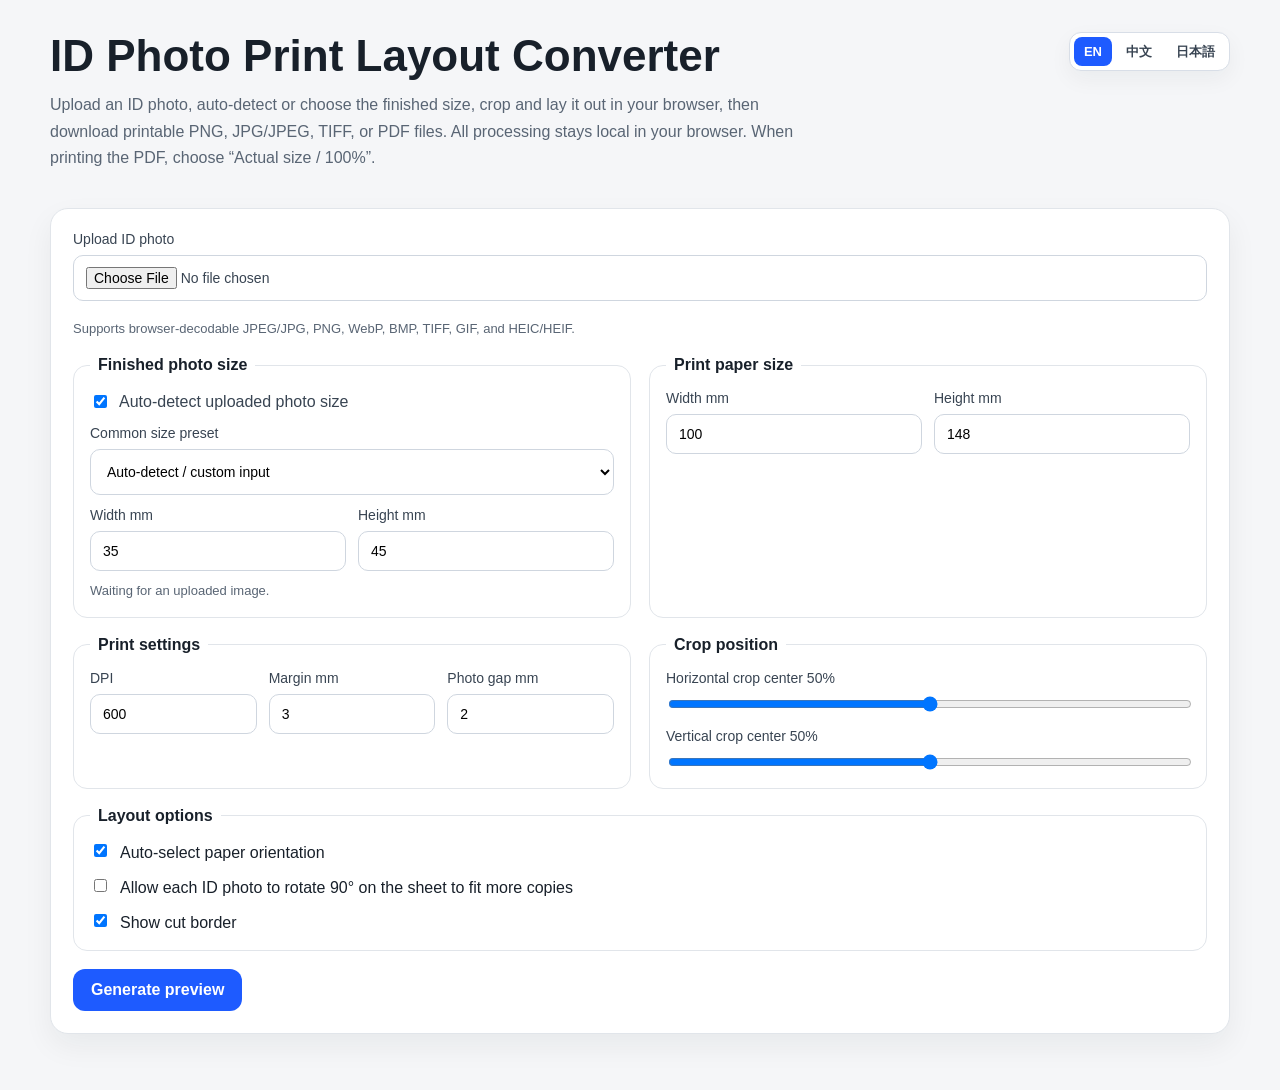
==== commit 229cfa46: "refactor: replace language select dropdown with a button-based language switcher UI" ====
--- a/index.html
+++ b/index.html
@@ -12,14 +12,11 @@
       <div>
         <h1 data-i18n="appTitle">ID Photo Print Layout Converter</h1>
         <p data-i18n="heroTip">Upload an ID photo, auto-detect or choose the finished size, crop and lay it out in your browser, then download printable PNG, JPG/JPEG, TIFF, or PDF files. All processing stays local in your browser. When printing the PDF, choose “Actual size / 100%”.</p>
-        <label class="field language-field">
-          <span data-i18n="languageLabel">Language</span>
-          <select id="languageSelect" aria-label="Language">
-            <option value="en">English</option>
-            <option value="zh">中文</option>
-            <option value="ja">日本語</option>
-          </select>
-        </label>
+      </div>
+      <div class="language-switch" aria-label="Language">
+        <button type="button" class="is-active" data-lang="en" aria-pressed="true">EN</button>
+        <button type="button" data-lang="zh" aria-pressed="false">中文</button>
+        <button type="button" data-lang="ja" aria-pressed="false">日本語</button>
       </div>
     </section>
 
@@ -433,7 +430,7 @@
     const jpgLink = document.getElementById('jpgLink');
     const tiffLink = document.getElementById('tiffLink');
     const pdfLink = document.getElementById('pdfLink');
-    const languageSelect = document.getElementById('languageSelect');
+    const languageButtons = document.querySelectorAll('.language-switch button[data-lang]');
     const photoInput = form.elements.photo;
     const autoSizeInput = form.elements.auto_detect_photo_size;
     const photoPresetSelect = form.elements.photo_size_preset;
@@ -497,6 +494,11 @@
       if (statusEl.dataset.statusKey) {
         statusEl.textContent = t(statusEl.dataset.statusKey);
       }
+      languageButtons.forEach((button) => {
+        const isActive = button.dataset.lang === currentLang;
+        button.classList.toggle('is-active', isActive);
+        button.setAttribute('aria-pressed', String(isActive));
+      });
       renderPresetOptions();
     }
 
@@ -1474,10 +1476,15 @@
       }
     }
 
-    languageSelect.addEventListener('change', () => {
-      currentLang = languageSelect.value;
-      translatePage();
-      refreshLocalizedState();
+    languageButtons.forEach((button) => {
+      button.addEventListener('click', () => {
+        if (currentLang === button.dataset.lang) {
+          return;
+        }
+        currentLang = button.dataset.lang;
+        translatePage();
+        refreshLocalizedState();
+      });
     });
 
     photoInput.addEventListener('change', detectPhotoSizeForUpload);
--- a/static/style.css
+++ b/static/style.css
@@ -19,10 +19,12 @@
 }
 
 .hero {
+  position: relative;
   display: flex;
   gap: 24px;
   justify-content: space-between;
   align-items: flex-start;
+  padding-right: 190px;
   margin-bottom: 20px;
 }
 
@@ -124,11 +126,6 @@
 
 .preset-field {
   margin-bottom: 12px;
-}
-
-.language-field {
-  width: min(240px, 100%);
-  margin-top: 16px;
 }
 
 select {
@@ -191,6 +188,41 @@
   color: #16346e;
 }
 
+.language-switch {
+  position: absolute;
+  top: 0;
+  right: 0;
+  display: inline-flex;
+  align-items: center;
+  gap: 4px;
+  padding: 4px;
+  border: 1px solid #d8dee7;
+  border-radius: 12px;
+  background: white;
+  box-shadow: 0 8px 22px rgba(24, 32, 42, 0.05);
+}
+
+.language-switch button {
+  min-width: auto;
+  padding: 8px 10px;
+  border-radius: 8px;
+  background: transparent;
+  color: #384452;
+  font-size: 13px;
+  line-height: 1;
+  white-space: nowrap;
+}
+
+.language-switch button.is-active {
+  background: #1e5bff;
+  color: white;
+}
+
+.language-switch button:not(.is-active):hover {
+  background: #eef3ff;
+  color: #16346e;
+}
+
 #status {
   color: #596574;
 }
@@ -264,6 +296,8 @@
 
   .hero {
     display: grid;
+    padding-top: 52px;
+    padding-right: 0;
   }
 
   .dl-row {
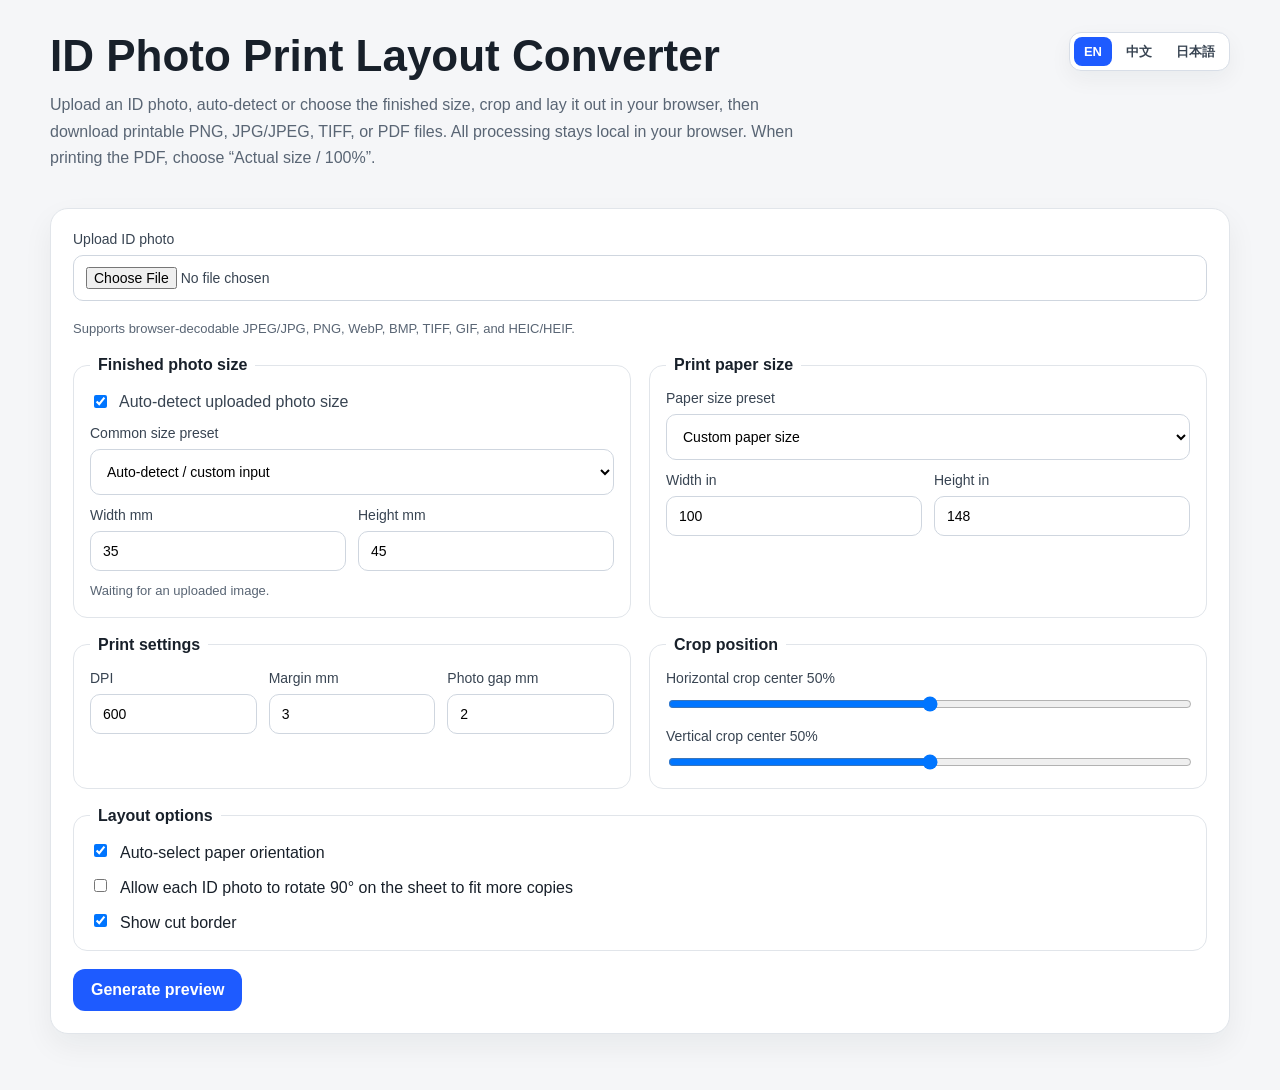
==== commit bc813ed3: "feat: add paper size presets to the converter form with localized labels" ====
--- a/index.html
+++ b/index.html
@@ -60,13 +60,19 @@
 
         <fieldset>
           <legend data-i18n="paperSize">Print paper size</legend>
+          <label class="field preset-field">
+            <span data-i18n="paperPresetLabel">Paper size preset</span>
+            <select name="paper_size_preset">
+              <option value="">Custom paper size</option>
+            </select>
+          </label>
           <div class="row">
             <label class="field">
-              <span data-i18n="widthMm">Width mm</span>
+              <span data-i18n="paperWidthInput">Width in</span>
               <input type="number" name="paper_w_mm" min="1" step="0.1" value="100" required>
             </label>
             <label class="field">
-              <span data-i18n="heightMm">Height mm</span>
+              <span data-i18n="paperHeightInput">Height in</span>
               <input type="number" name="paper_h_mm" min="1" step="0.1" value="148" required>
             </label>
           </div>
@@ -132,6 +138,31 @@
         <article class="panel preview-card">
           <h2 data-i18n="croppedPreviewTitle">Cropped ID photo preview</h2>
           <canvas id="croppedPreview" aria-label="Cropped ID photo preview"></canvas>
+          <div class="scale-controls">
+            <div class="scale-display">
+              <span data-i18n="imageScale">Image size in frame</span>
+              <strong><output id="imageScaleOut">100</output>%</strong>
+            </div>
+            <div class="scale-stepper" role="group" aria-label="Image size in frame">
+              <button type="button" id="scaleDownBtn" class="icon-button" aria-label="Smaller" title="Smaller">-</button>
+              <input type="range" id="imageScaleRange" min="50" max="150" step="1" value="100">
+              <button type="button" id="scaleUpBtn" class="icon-button" aria-label="Larger" title="Larger">+</button>
+            </div>
+            <div class="position-controls" role="group" aria-label="Image position in frame">
+              <span data-i18n="imagePosition">Image position</span>
+              <div class="nudge-pad">
+                <button type="button" id="moveUpBtn" class="icon-button" aria-label="Move up" title="Move up">↑</button>
+                <button type="button" id="moveLeftBtn" class="icon-button" aria-label="Move left" title="Move left">←</button>
+                <button type="button" id="moveRightBtn" class="icon-button" aria-label="Move right" title="Move right">→</button>
+                <button type="button" id="moveDownBtn" class="icon-button" aria-label="Move down" title="Move down">↓</button>
+              </div>
+            </div>
+            <div class="scale-actions">
+              <button type="button" id="scaleResetBtn" class="secondary" data-i18n="resetScale">Reset 100%</button>
+              <button type="button" id="positionResetBtn" class="secondary" data-i18n="resetPosition">Center</button>
+              <button type="button" id="scaleConfirmBtn" data-i18n="confirmAdjustment">Confirm adjustment</button>
+            </div>
+          </div>
         </article>
         <article class="panel preview-card">
           <h2 data-i18n="layoutPreviewTitle">Print sheet layout preview</h2>
@@ -158,6 +189,10 @@
         widthMm: 'Width mm',
         heightMm: 'Height mm',
         paperSize: 'Print paper size',
+        paperPresetLabel: 'Paper size preset',
+        paperPresetCustom: 'Custom paper size',
+        paperWidthInput: 'Width in',
+        paperHeightInput: 'Height in',
         printSettings: 'Print settings',
         marginMm: 'Margin mm',
         gapMm: 'Photo gap mm',
@@ -175,8 +210,20 @@
         downloadJpg: 'Download JPG/JPEG',
         downloadTiff: 'Download TIFF',
         downloadPdf: 'Download PDF',
-        croppedPreviewTitle: 'Cropped ID photo preview',
+        croppedPreviewTitle: 'Single ID photo preview',
         layoutPreviewTitle: 'Print sheet layout preview',
+        imageScale: 'Image size in frame',
+        scaleDown: 'Make image smaller',
+        scaleUp: 'Make image larger',
+        imagePosition: 'Image position',
+        moveLeft: 'Move image left',
+        moveRight: 'Move image right',
+        moveUp: 'Move image up',
+        moveDown: 'Move image down',
+        resetScale: 'Reset 100%',
+        resetPosition: 'Center',
+        confirmAdjustment: 'Confirm adjustment',
+        scalePending: 'Adjustment pending.',
         waitingUpload: 'Waiting for an uploaded image.',
         manualFinishedSize: 'Using manual finished size.',
         customFinishedSize: 'Using custom finished size.',
@@ -219,6 +266,7 @@
         sizeSource: 'Size source',
         outputDpi: 'Output DPI',
         singlePrintPixels: 'Single print pixels',
+        imageScaleSummary: 'Image scale',
         paperPixels: 'Paper pixels',
         bestLayout: 'Best layout',
         copiesText: '{grid}, {count} copies',
@@ -226,6 +274,26 @@
         paperSwapped: 'Paper orientation swapped',
         photoRotated: 'Single photo rotated',
         cropBox: 'Crop box px',
+        approxPrefix: 'about',
+        paperA4: 'A4',
+        paperA3: 'A3',
+        paperA5: 'A5',
+        paperA6: 'A6',
+        paperB5: 'B5',
+        paperB4: 'B4',
+        paperLetter: 'US Letter',
+        paperLegal: 'US Legal',
+        paper8K: 'China 8K',
+        paper16K: 'China 16K',
+        paper2R: 'Wallet / 2R',
+        paper3R: '3R / 5 in print',
+        paper4R: '4R / 6 in print',
+        paper5R: '5R / 7 in print',
+        paper6R: '6R / 8 in print',
+        paper8R: '8R / 10 in print',
+        paper10R: '10R / 12 in print',
+        paperA4Photo: 'A4 photo paper',
+        paperA3Photo: 'A3 photo paper',
         preset35x45: '35x45 mm - Japan passport/My Number, South Korea passport/resident registration card, Taiwan passport/ID card, most European IDs (France/Germany/Italy, etc.)',
         preset51x51: '51x51 mm - US passport/visa/DV/USCIS common photo',
         preset33x48: '33x48 mm - Mainland China passport/travel document/Chinese visa',
@@ -246,6 +314,10 @@
         widthMm: '宽度 mm',
         heightMm: '高度 mm',
         paperSize: '打印纸尺寸',
+        paperPresetLabel: '打印纸预设',
+        paperPresetCustom: '自定义纸张尺寸',
+        paperWidthInput: '宽度 mm',
+        paperHeightInput: '高度 mm',
         printSettings: '打印参数',
         marginMm: '页边距 mm',
         gapMm: '照片间距 mm',
@@ -263,8 +335,20 @@
         downloadJpg: '下载 JPG/JPEG',
         downloadTiff: '下载 TIFF',
         downloadPdf: '下载 PDF',
-        croppedPreviewTitle: '裁剪后证件照预览',
+        croppedPreviewTitle: '单张证件照预览',
         layoutPreviewTitle: '打印纸排版预览',
+        imageScale: '固定框内图像大小',
+        scaleDown: '缩小图像',
+        scaleUp: '放大图像',
+        imagePosition: '固定框内图像位置',
+        moveLeft: '向左移动图像',
+        moveRight: '向右移动图像',
+        moveUp: '向上移动图像',
+        moveDown: '向下移动图像',
+        resetScale: '恢复 100%',
+        resetPosition: '居中',
+        confirmAdjustment: '确认调整',
+        scalePending: '调整待确认。',
         waitingUpload: '等待上传图片。',
         manualFinishedSize: '已使用手动成品尺寸。',
         customFinishedSize: '已使用自定义成品尺寸。',
@@ -307,6 +391,7 @@
         sizeSource: '尺寸来源',
         outputDpi: '输出 DPI',
         singlePrintPixels: '单张打印像素',
+        imageScaleSummary: '图像缩放',
         paperPixels: '打印纸像素',
         bestLayout: '最佳排版',
         copiesText: '{grid}，共 {count} 张',
@@ -314,6 +399,26 @@
         paperSwapped: '纸张方向是否交换',
         photoRotated: '单张照片是否旋转',
         cropBox: '裁剪框 px',
+        approxPrefix: '约',
+        paperA4: 'A4',
+        paperA3: 'A3',
+        paperA5: 'A5',
+        paperA6: 'A6',
+        paperB5: 'B5',
+        paperB4: 'B4',
+        paperLetter: 'Letter（美式信纸）',
+        paperLegal: 'Legal（美式法律纸）',
+        paper8K: '8K（8开）',
+        paper16K: '16K（16开）',
+        paper2R: '3寸 / 2R',
+        paper3R: '5寸 / 3R',
+        paper4R: '6寸 / 4R',
+        paper5R: '7寸 / 5R',
+        paper6R: '8寸 / 6R',
+        paper8R: '10寸 / 8R',
+        paper10R: '12寸',
+        paperA4Photo: 'A4 相纸',
+        paperA3Photo: 'A3 相纸',
         preset35x45: '35x45 mm - 日本护照/My Number、韩国护照/居民登记证、台湾护照/身分证、法国/德国/意大利等多数欧洲证件',
         preset51x51: '51x51 mm - 美国护照/签证/DV/USCIS常见照片',
         preset33x48: '33x48 mm - 中国大陆护照/旅行证/中国签证',
@@ -334,6 +439,10 @@
         widthMm: '幅 mm',
         heightMm: '高さ mm',
         paperSize: '印刷用紙サイズ',
+        paperPresetLabel: '用紙サイズプリセット',
+        paperPresetCustom: 'カスタム用紙サイズ',
+        paperWidthInput: '幅 mm',
+        paperHeightInput: '高さ mm',
         printSettings: '印刷設定',
         marginMm: '余白 mm',
         gapMm: '写真間隔 mm',
@@ -351,8 +460,20 @@
         downloadJpg: 'JPG/JPEG をダウンロード',
         downloadTiff: 'TIFF をダウンロード',
         downloadPdf: 'PDF をダウンロード',
-        croppedPreviewTitle: 'トリミング後の証明写真プレビュー',
+        croppedPreviewTitle: '証明写真 1 枚のプレビュー',
         layoutPreviewTitle: '印刷用紙レイアウトプレビュー',
+        imageScale: '枠内の画像サイズ',
+        scaleDown: '画像を小さく',
+        scaleUp: '画像を大きく',
+        imagePosition: '枠内の画像位置',
+        moveLeft: '画像を左へ移動',
+        moveRight: '画像を右へ移動',
+        moveUp: '画像を上へ移動',
+        moveDown: '画像を下へ移動',
+        resetScale: '100% に戻す',
+        resetPosition: '中央に戻す',
+        confirmAdjustment: '調整を確定',
+        scalePending: '調整は未確定です。',
         waitingUpload: '画像のアップロード待ちです。',
         manualFinishedSize: '手動入力の仕上がりサイズを使用しています。',
         customFinishedSize: 'カスタム仕上がりサイズを使用しています。',
@@ -395,6 +516,7 @@
         sizeSource: 'サイズの取得元',
         outputDpi: '出力 DPI',
         singlePrintPixels: '1 枚あたりの印刷ピクセル',
+        imageScaleSummary: '画像スケール',
         paperPixels: '用紙ピクセル',
         bestLayout: '最適レイアウト',
         copiesText: '{grid}、合計 {count} 枚',
@@ -402,6 +524,26 @@
         paperSwapped: '用紙の向きを入れ替え',
         photoRotated: '写真を回転',
         cropBox: 'トリミング範囲 px',
+        approxPrefix: '約',
+        paperA4: 'A4',
+        paperA3: 'A3',
+        paperA5: 'A5',
+        paperA6: 'A6',
+        paperB5: 'B5',
+        paperB4: 'B4',
+        paperLetter: 'レター',
+        paperLegal: 'リーガル',
+        paper8K: '8K（中国規格）',
+        paper16K: '16K（中国規格）',
+        paper2R: '2R',
+        paper3R: 'L判 / 3R',
+        paper4R: 'KG（はがき）/ 4R',
+        paper5R: '2L判 / 5R',
+        paper6R: '6R',
+        paper8R: '六切 / 8R',
+        paper10R: '10R',
+        paperA4Photo: 'A4 写真用紙',
+        paperA3Photo: 'A3 写真用紙',
         preset35x45: '35x45 mm - 日本パスポート/My Number、韓国パスポート/住民登録証、台湾パスポート/身分証、フランス/ドイツ/イタリアなど欧州の多くの証明写真',
         preset51x51: '51x51 mm - 米国パスポート/ビザ/DV/USCIS 向け写真',
         preset33x48: '33x48 mm - 中国大陸パスポート/旅行証/中国ビザ',
@@ -418,6 +560,117 @@
       { labelKey: 'preset24x30', widthMm: 24, heightMm: 30 },
       { labelKey: 'preset26x32', widthMm: 26, heightMm: 32 }
     ];
+    const PAPER_SIZE_PRESETS = [
+      { id: 'a4', labelKey: 'paperA4', widthMm: 210, heightMm: 297 },
+      { id: 'a3', labelKey: 'paperA3', widthMm: 297, heightMm: 420 },
+      { id: 'a5', labelKey: 'paperA5', widthMm: 148, heightMm: 210 },
+      { id: 'a6', labelKey: 'paperA6', widthMm: 105, heightMm: 148 },
+      { id: 'b5', labelKey: 'paperB5', widthMm: 176, heightMm: 250 },
+      { id: 'b4', labelKey: 'paperB4', widthMm: 250, heightMm: 353 },
+      {
+        id: 'letter',
+        labelKey: 'paperLetter',
+        widthMm: 8.5 * MM_PER_INCH,
+        heightMm: 11 * MM_PER_INCH,
+        widthIn: 8.5,
+        heightIn: 11,
+        displayWidthMm: 216,
+        displayHeightMm: 279,
+        approximateMm: true
+      },
+      {
+        id: 'legal',
+        labelKey: 'paperLegal',
+        widthMm: 8.5 * MM_PER_INCH,
+        heightMm: 14 * MM_PER_INCH,
+        widthIn: 8.5,
+        heightIn: 14,
+        displayWidthMm: 216,
+        displayHeightMm: 356,
+        approximateMm: true
+      },
+      { id: '8k', labelKey: 'paper8K', widthMm: 270, heightMm: 390, approximateMm: true, approximateIn: true },
+      { id: '16k', labelKey: 'paper16K', widthMm: 195, heightMm: 270, approximateMm: true, approximateIn: true },
+      {
+        id: '2r',
+        labelKey: 'paper2R',
+        widthMm: 2.5 * MM_PER_INCH,
+        heightMm: 3.5 * MM_PER_INCH,
+        widthIn: 2.5,
+        heightIn: 3.5,
+        displayWidthMm: 64,
+        displayHeightMm: 89,
+        approximateMm: true
+      },
+      {
+        id: '3r',
+        labelKey: 'paper3R',
+        widthMm: 3.5 * MM_PER_INCH,
+        heightMm: 5 * MM_PER_INCH,
+        widthIn: 3.5,
+        heightIn: 5,
+        displayWidthMm: 89,
+        displayHeightMm: 127,
+        approximateMm: true
+      },
+      {
+        id: '4r',
+        labelKey: 'paper4R',
+        widthMm: 4 * MM_PER_INCH,
+        heightMm: 6 * MM_PER_INCH,
+        widthIn: 4,
+        heightIn: 6,
+        displayWidthMm: 102,
+        displayHeightMm: 152,
+        approximateMm: true
+      },
+      {
+        id: '5r',
+        labelKey: 'paper5R',
+        widthMm: 5 * MM_PER_INCH,
+        heightMm: 7 * MM_PER_INCH,
+        widthIn: 5,
+        heightIn: 7,
+        displayWidthMm: 127,
+        displayHeightMm: 178,
+        approximateMm: true
+      },
+      {
+        id: '6r',
+        labelKey: 'paper6R',
+        widthMm: 6 * MM_PER_INCH,
+        heightMm: 8 * MM_PER_INCH,
+        widthIn: 6,
+        heightIn: 8,
+        displayWidthMm: 152,
+        displayHeightMm: 203,
+        approximateMm: true
+      },
+      {
+        id: '8r',
+        labelKey: 'paper8R',
+        widthMm: 8 * MM_PER_INCH,
+        heightMm: 10 * MM_PER_INCH,
+        widthIn: 8,
+        heightIn: 10,
+        displayWidthMm: 203,
+        displayHeightMm: 254,
+        approximateMm: true
+      },
+      {
+        id: '10r',
+        labelKey: 'paper10R',
+        widthMm: 10 * MM_PER_INCH,
+        heightMm: 12 * MM_PER_INCH,
+        widthIn: 10,
+        heightIn: 12,
+        displayWidthMm: 254,
+        displayHeightMm: 305,
+        approximateMm: true
+      },
+      { id: 'a4-photo', labelKey: 'paperA4Photo', widthMm: 210, heightMm: 297 },
+      { id: 'a3-photo', labelKey: 'paperA3Photo', widthMm: 297, heightMm: 420 }
+    ];
 
     const form = document.getElementById('converterForm');
     const statusEl = document.getElementById('status');
@@ -426,6 +679,17 @@
     const summaryList = document.getElementById('summaryList');
     const croppedPreview = document.getElementById('croppedPreview');
     const layoutPreview = document.getElementById('layoutPreview');
+    const imageScaleRange = document.getElementById('imageScaleRange');
+    const imageScaleOut = document.getElementById('imageScaleOut');
+    const scaleDownBtn = document.getElementById('scaleDownBtn');
+    const scaleUpBtn = document.getElementById('scaleUpBtn');
+    const scaleResetBtn = document.getElementById('scaleResetBtn');
+    const scaleConfirmBtn = document.getElementById('scaleConfirmBtn');
+    const moveUpBtn = document.getElementById('moveUpBtn');
+    const moveLeftBtn = document.getElementById('moveLeftBtn');
+    const moveRightBtn = document.getElementById('moveRightBtn');
+    const moveDownBtn = document.getElementById('moveDownBtn');
+    const positionResetBtn = document.getElementById('positionResetBtn');
     const pngLink = document.getElementById('pngLink');
     const jpgLink = document.getElementById('jpgLink');
     const tiffLink = document.getElementById('tiffLink');
@@ -436,7 +700,13 @@
     const photoPresetSelect = form.elements.photo_size_preset;
     const photoWidthInput = form.elements.photo_w_mm;
     const photoHeightInput = form.elements.photo_h_mm;
+    const anchorXOut = document.getElementById('anchorXOut');
+    const anchorYOut = document.getElementById('anchorYOut');
     const sizeStatus = document.getElementById('sizeStatus');
+    const IMAGE_SCALE_MIN = 50;
+    const IMAGE_SCALE_MAX = 150;
+    const IMAGE_SCALE_STEP = 5;
+    const PAN_BUTTON_STEP_RATIO = 0.04;
 
     let applyingSize = false;
     let currentFile = null;
@@ -444,6 +714,11 @@
     let currentDpi = null;
     let currentLang = 'en';
     let lastResultData = null;
+    let draftImageScalePercent = 100;
+    let confirmedImageScalePercent = 100;
+    let confirmedAnchorXPercent = 50;
+    let confirmedAnchorYPercent = 50;
+    let previewDrag = null;
     let pngObjectUrl = null;
     let jpgObjectUrl = null;
     let tiffObjectUrl = null;
@@ -490,6 +765,20 @@
       });
       croppedPreview.setAttribute('aria-label', t('croppedPreviewTitle'));
       layoutPreview.setAttribute('aria-label', t('layoutPreviewTitle'));
+      imageScaleRange.setAttribute('aria-label', t('imageScale'));
+      imageScaleRange.closest('.scale-stepper').setAttribute('aria-label', t('imageScale'));
+      scaleDownBtn.setAttribute('aria-label', t('scaleDown'));
+      scaleDownBtn.title = t('scaleDown');
+      scaleUpBtn.setAttribute('aria-label', t('scaleUp'));
+      scaleUpBtn.title = t('scaleUp');
+      moveLeftBtn.setAttribute('aria-label', t('moveLeft'));
+      moveLeftBtn.title = t('moveLeft');
+      moveRightBtn.setAttribute('aria-label', t('moveRight'));
+      moveRightBtn.title = t('moveRight');
+      moveUpBtn.setAttribute('aria-label', t('moveUp'));
+      moveUpBtn.title = t('moveUp');
+      moveDownBtn.setAttribute('aria-label', t('moveDown'));
+      moveDownBtn.title = t('moveDown');
       submitBtn.textContent = submitBtn.disabled ? t('processing') : t('generatePreview');
       if (statusEl.dataset.statusKey) {
         statusEl.textContent = t(statusEl.dataset.statusKey);
@@ -507,16 +796,93 @@
       const output = document.getElementById(outputId);
       input.addEventListener('input', () => {
         output.value = input.value;
+        if (lastResultData) {
+          renderDraftPreview();
+        }
       });
     }
     bindRange('anchor_x', 'anchorXOut');
     bindRange('anchor_y', 'anchorYOut');
+
+    function clampImageScalePercent(value) {
+      const number = Number(value);
+      if (!Number.isFinite(number)) {
+        return 100;
+      }
+      return Math.max(IMAGE_SCALE_MIN, Math.min(IMAGE_SCALE_MAX, Math.round(number)));
+    }
+
+    function setImageScaleControlValue(value) {
+      const nextValue = clampImageScalePercent(value);
+      imageScaleRange.value = String(nextValue);
+      imageScaleOut.value = String(nextValue);
+    }
+
+    function getAnchorXPercent() {
+      return Math.max(0, Math.min(100, Math.round(Number(form.elements.anchor_x.value))));
+    }
+
+    function getAnchorYPercent() {
+      return Math.max(0, Math.min(100, Math.round(Number(form.elements.anchor_y.value))));
+    }
+
+    function setAnchorControlValues(anchorXPercent, anchorYPercent) {
+      const nextX = Math.max(0, Math.min(100, Math.round(Number(anchorXPercent))));
+      const nextY = Math.max(0, Math.min(100, Math.round(Number(anchorYPercent))));
+      form.elements.anchor_x.value = String(nextX);
+      form.elements.anchor_y.value = String(nextY);
+      anchorXOut.value = String(nextX);
+      anchorYOut.value = String(nextY);
+    }
+
+    function hasPendingPreviewAdjustment() {
+      return Boolean(lastResultData) && (
+        draftImageScalePercent !== confirmedImageScalePercent ||
+        getAnchorXPercent() !== confirmedAnchorXPercent ||
+        getAnchorYPercent() !== confirmedAnchorYPercent
+      );
+    }
+
+    function updateAdjustmentConfirmState() {
+      scaleConfirmBtn.disabled = submitBtn.disabled || !hasPendingPreviewAdjustment();
+    }
+
+    function setDownloadLinksAvailable(isAvailable) {
+      const linkPairs = [
+        [pngLink, pngObjectUrl],
+        [jpgLink, jpgObjectUrl],
+        [tiffLink, tiffObjectUrl],
+        [pdfLink, pdfObjectUrl]
+      ];
+      linkPairs.forEach(([link, objectUrl]) => {
+        const available = isAvailable && Boolean(objectUrl);
+        link.classList.toggle('is-disabled', !available);
+        link.setAttribute('aria-disabled', String(!available));
+        if (available) {
+          link.href = objectUrl;
+        } else {
+          link.removeAttribute('href');
+        }
+      });
+    }
+
+    function resetImageScaleState() {
+      draftImageScalePercent = 100;
+      confirmedImageScalePercent = 100;
+      confirmedAnchorXPercent = 50;
+      confirmedAnchorYPercent = 50;
+      setAnchorControlValues(50, 50);
+      setImageScaleControlValue(draftImageScalePercent);
+      updateAdjustmentConfirmState();
+      setDownloadLinksAvailable(false);
+    }
 
     function setBusy(isBusy, message = '', statusKey = '') {
       submitBtn.disabled = isBusy;
       submitBtn.textContent = isBusy ? t('processing') : t('generatePreview');
       statusEl.textContent = message;
       statusEl.dataset.statusKey = statusKey;
+      updateAdjustmentConfirmState();
     }
 
     function formatMm(value) {
@@ -999,37 +1365,6 @@
       } catch (error) {
         sizeStatus.textContent = error.message;
       }
-    }
-
-    function cropToAspect(image, targetWidthMm, targetHeightMm, anchorX, anchorY) {
-      const imageWidth = image.naturalWidth;
-      const imageHeight = image.naturalHeight;
-      const targetRatio = targetWidthMm / targetHeightMm;
-      const sourceRatio = imageWidth / imageHeight;
-      let cropWidth;
-      let cropHeight;
-      let left;
-      let top;
-
-      if (sourceRatio > targetRatio) {
-        cropHeight = imageHeight;
-        cropWidth = Math.min(imageWidth, Math.round(cropHeight * targetRatio));
-        left = Math.round((imageWidth - cropWidth) * anchorX);
-        top = 0;
-      } else {
-        cropWidth = imageWidth;
-        cropHeight = Math.min(imageHeight, Math.round(cropWidth / targetRatio));
-        left = 0;
-        top = Math.round((imageHeight - cropHeight) * anchorY);
-      }
-
-      return {
-        left,
-        top,
-        width: cropWidth,
-        height: cropHeight,
-        box: [left, top, left + cropWidth, top + cropHeight]
-      };
     }
 
     function chooseLayout(params) {
@@ -1137,66 +1472,92 @@
       ctx.drawImage(sourceCanvas, 0, 0);
     }
 
-    function resizeCanvasHighQuality(sourceCanvas, targetWidth, targetHeight) {
-      if (sourceCanvas.width === targetWidth && sourceCanvas.height === targetHeight) {
-        return sourceCanvas;
-      }
-
-      let currentCanvas = sourceCanvas;
-      let currentWidth = sourceCanvas.width;
-      let currentHeight = sourceCanvas.height;
-
-      while (currentWidth > targetWidth * 2 && currentHeight > targetHeight * 2) {
-        const nextWidth = Math.max(targetWidth, Math.round(currentWidth / 2));
-        const nextHeight = Math.max(targetHeight, Math.round(currentHeight / 2));
-        const nextCanvas = makeCanvas(nextWidth, nextHeight);
-        const nextCtx = nextCanvas.getContext('2d');
-        nextCtx.imageSmoothingEnabled = true;
-        nextCtx.imageSmoothingQuality = 'high';
-        nextCtx.drawImage(currentCanvas, 0, 0, nextWidth, nextHeight);
-        currentCanvas = nextCanvas;
-        currentWidth = nextWidth;
-        currentHeight = nextHeight;
-      }
-
-      const finalCanvas = makeCanvas(targetWidth, targetHeight);
-      const finalCtx = finalCanvas.getContext('2d');
-      finalCtx.imageSmoothingEnabled = true;
-      finalCtx.imageSmoothingQuality = 'high';
-      finalCtx.drawImage(currentCanvas, 0, 0, targetWidth, targetHeight);
-      return finalCanvas;
+    function getImageFramePlacement(image, targetWidth, targetHeight, anchorX, anchorY, imageScalePercent) {
+      const imageWidth = image.naturalWidth || image.width;
+      const imageHeight = image.naturalHeight || image.height;
+      const baseScale = Math.max(targetWidth / imageWidth, targetHeight / imageHeight);
+      const drawScale = baseScale * (clampImageScalePercent(imageScalePercent) / 100);
+      const drawWidth = imageWidth * drawScale;
+      const drawHeight = imageHeight * drawScale;
+      const clampedAnchorX = Math.max(0, Math.min(1, Number(anchorX)));
+      const clampedAnchorY = Math.max(0, Math.min(1, Number(anchorY)));
+      const drawX = drawWidth >= targetWidth
+        ? -(drawWidth - targetWidth) * clampedAnchorX
+        : (targetWidth - drawWidth) * clampedAnchorX;
+      const drawY = drawHeight >= targetHeight
+        ? -(drawHeight - targetHeight) * clampedAnchorY
+        : (targetHeight - drawHeight) * clampedAnchorY;
+      const sourceLeft = Math.max(0, -drawX / drawScale);
+      const sourceTop = Math.max(0, -drawY / drawScale);
+      const sourceRight = Math.min(imageWidth, (targetWidth - drawX) / drawScale);
+      const sourceBottom = Math.min(imageHeight, (targetHeight - drawY) / drawScale);
+
+      return {
+        drawX,
+        drawY,
+        drawWidth,
+        drawHeight,
+        cropBox: [
+          Math.floor(sourceLeft),
+          Math.floor(sourceTop),
+          Math.ceil(sourceRight),
+          Math.ceil(sourceBottom)
+        ]
+      };
+    }
+
+    function cropCanvasFromBox(image, cropBox) {
+      const [left, top, right, bottom] = cropBox;
+      const cropWidth = Math.max(1, right - left);
+      const cropHeight = Math.max(1, bottom - top);
+      const canvas = makeCanvas(cropWidth, cropHeight);
+      const ctx = canvas.getContext('2d');
+      ctx.drawImage(image, left, top, cropWidth, cropHeight, 0, 0, cropWidth, cropHeight);
+      return canvas;
+    }
+
+    function composePrintPhoto(image, targetWidth, targetHeight, anchorX, anchorY, imageScalePercent) {
+      const placement = getImageFramePlacement(
+        image,
+        targetWidth,
+        targetHeight,
+        anchorX,
+        anchorY,
+        imageScalePercent
+      );
+      const printCanvas = makeCanvas(targetWidth, targetHeight);
+      const printCtx = printCanvas.getContext('2d');
+      printCtx.fillStyle = '#ffffff';
+      printCtx.fillRect(0, 0, printCanvas.width, printCanvas.height);
+      printCtx.imageSmoothingEnabled = true;
+      printCtx.imageSmoothingQuality = 'high';
+      printCtx.drawImage(
+        image,
+        placement.drawX,
+        placement.drawY,
+        placement.drawWidth,
+        placement.drawHeight
+      );
+      return {
+        croppedCanvas: cropCanvasFromBox(image, placement.cropBox),
+        printCanvas,
+        cropBox: placement.cropBox
+      };
     }
 
     function buildPrintSheet(image, params) {
       const plan = chooseLayout(params);
-      const crop = cropToAspect(
+
+      const photoFrame = composePrintPhoto(
         image,
-        params.photoWidthMm,
-        params.photoHeightMm,
+        plan.photo_unrotated_w_px,
+        plan.photo_unrotated_h_px,
         params.anchorX,
-        params.anchorY
+        params.anchorY,
+        params.imageScalePercent
       );
 
-      const croppedCanvas = makeCanvas(crop.width, crop.height);
-      const croppedCtx = croppedCanvas.getContext('2d');
-      croppedCtx.drawImage(
-        image,
-        crop.left,
-        crop.top,
-        crop.width,
-        crop.height,
-        0,
-        0,
-        crop.width,
-        crop.height
-      );
-
-      const printCanvas = resizeCanvasHighQuality(
-        croppedCanvas,
-        plan.photo_unrotated_w_px,
-        plan.photo_unrotated_h_px
-      );
-
+      const printCanvas = photoFrame.printCanvas;
       const sheetPhoto = plan.photo_rotated_on_sheet ? rotateCanvas90(printCanvas) : printCanvas;
       const sheetCanvas = makeCanvas(plan.paper_w_px, plan.paper_h_px);
       const sheetCtx = sheetCanvas.getContext('2d');
@@ -1216,7 +1577,14 @@
         }
       }
 
-      return { croppedCanvas, sheetCanvas, cropBox: crop.box, plan };
+      return {
+        croppedCanvas: photoFrame.croppedCanvas,
+        printCanvas,
+        sheetCanvas,
+        cropBox: photoFrame.cropBox,
+        plan,
+        imageScalePercent: clampImageScalePercent(params.imageScalePercent)
+      };
     }
 
     function canvasToBlob(canvas, type, quality) {
@@ -1392,6 +1760,7 @@
       jpgObjectUrl = null;
       tiffObjectUrl = null;
       pdfObjectUrl = null;
+      setDownloadLinksAvailable(false);
     }
 
     function writeSummary(data) {
@@ -1406,6 +1775,7 @@
         [t('sizeSource'), sizeSource],
         [t('outputDpi'), plan.dpi],
         [t('singlePrintPixels'), `${plan.photo_unrotated_w_px} x ${plan.photo_unrotated_h_px}`],
+        [t('imageScaleSummary'), `${data.imageScalePercent || 100}%`],
         [t('paperPixels'), `${plan.paper_w_px} x ${plan.paper_h_px}`],
         [t('bestLayout'), t('copiesText', { grid: `${plan.cols} x ${plan.rows}`, count: plan.count })],
         [t('outputPaperSize'), `${formatMm(plan.paper_w_mm)} mm × ${formatMm(plan.paper_h_mm)} mm`],
@@ -1445,6 +1815,7 @@
         gapMm,
         anchorX: Math.max(0, Math.min(1, Number(form.elements.anchor_x.value) / 100)),
         anchorY: Math.max(0, Math.min(1, Number(form.elements.anchor_y.value) / 100)),
+        imageScalePercent: draftImageScalePercent,
         autoPaperOrientation: form.elements.auto_paper_orientation.checked,
         allowPhotoRotation: form.elements.allow_photo_rotation.checked,
         drawCutMarks: form.elements.draw_cut_marks.checked
@@ -1476,6 +1847,108 @@
       }
     }
 
+    function renderDraftPreview() {
+      if (!lastResultData) {
+        updateAdjustmentConfirmState();
+        return;
+      }
+
+      try {
+        const params = readParams();
+        const result = buildPrintSheet(lastResultData.image, params);
+        const nextResultData = {
+          ...result,
+          image: lastResultData.image,
+          detected: lastResultData.detected
+        };
+        drawCanvasPreview(croppedPreview, result.printCanvas);
+        drawCanvasPreview(layoutPreview, result.sheetCanvas);
+        writeSummary(nextResultData);
+        lastResultData = nextResultData;
+
+        if (hasPendingPreviewAdjustment()) {
+          setDownloadLinksAvailable(false);
+          setBusy(false, t('scalePending'), 'scalePending');
+        } else {
+          setDownloadLinksAvailable(true);
+          setBusy(false, t('done'), 'done');
+        }
+      } catch (error) {
+        setBusy(false, error.message);
+      }
+    }
+
+    function setDraftImageScale(value, renderPreview = true) {
+      draftImageScalePercent = clampImageScalePercent(value);
+      setImageScaleControlValue(draftImageScalePercent);
+      if (renderPreview) {
+        renderDraftPreview();
+      } else {
+        updateAdjustmentConfirmState();
+      }
+    }
+
+    function anchorAfterImageMove(currentPercent, imageDeltaPx, drawSizePx, targetSizePx) {
+      const travelPx = Math.abs(drawSizePx - targetSizePx);
+      if (travelPx < 1) {
+        return currentPercent;
+      }
+      const direction = drawSizePx >= targetSizePx ? -1 : 1;
+      return currentPercent + (imageDeltaPx / travelPx) * 100 * direction;
+    }
+
+    function moveDraftImageByFramePixels(deltaX, deltaY) {
+      if (!lastResultData) {
+        updateAdjustmentConfirmState();
+        return;
+      }
+
+      try {
+        const params = readParams();
+        const plan = lastResultData.plan;
+        const placement = getImageFramePlacement(
+          lastResultData.image,
+          plan.photo_unrotated_w_px,
+          plan.photo_unrotated_h_px,
+          params.anchorX,
+          params.anchorY,
+          params.imageScalePercent
+        );
+        const nextAnchorX = anchorAfterImageMove(
+          getAnchorXPercent(),
+          deltaX,
+          placement.drawWidth,
+          plan.photo_unrotated_w_px
+        );
+        const nextAnchorY = anchorAfterImageMove(
+          getAnchorYPercent(),
+          deltaY,
+          placement.drawHeight,
+          plan.photo_unrotated_h_px
+        );
+        setAnchorControlValues(nextAnchorX, nextAnchorY);
+        renderDraftPreview();
+      } catch (error) {
+        setBusy(false, error.message);
+      }
+    }
+
+    function nudgeDraftImage(deltaXRatio, deltaYRatio) {
+      if (!lastResultData) {
+        updateAdjustmentConfirmState();
+        return;
+      }
+      moveDraftImageByFramePixels(
+        lastResultData.plan.photo_unrotated_w_px * deltaXRatio,
+        lastResultData.plan.photo_unrotated_h_px * deltaYRatio
+      );
+    }
+
+    function resetDraftPosition() {
+      setAnchorControlValues(50, 50);
+      renderDraftPreview();
+    }
+
     languageButtons.forEach((button) => {
       button.addEventListener('click', () => {
         if (currentLang === button.dataset.lang) {
@@ -1487,7 +1960,81 @@
       });
     });
 
-    photoInput.addEventListener('change', detectPhotoSizeForUpload);
+    scaleDownBtn.addEventListener('click', () => {
+      setDraftImageScale(draftImageScalePercent - IMAGE_SCALE_STEP);
+    });
+    scaleUpBtn.addEventListener('click', () => {
+      setDraftImageScale(draftImageScalePercent + IMAGE_SCALE_STEP);
+    });
+    scaleResetBtn.addEventListener('click', () => {
+      setDraftImageScale(100);
+    });
+    imageScaleRange.addEventListener('input', () => {
+      setDraftImageScale(imageScaleRange.value);
+    });
+    moveLeftBtn.addEventListener('click', () => {
+      nudgeDraftImage(-PAN_BUTTON_STEP_RATIO, 0);
+    });
+    moveRightBtn.addEventListener('click', () => {
+      nudgeDraftImage(PAN_BUTTON_STEP_RATIO, 0);
+    });
+    moveUpBtn.addEventListener('click', () => {
+      nudgeDraftImage(0, -PAN_BUTTON_STEP_RATIO);
+    });
+    moveDownBtn.addEventListener('click', () => {
+      nudgeDraftImage(0, PAN_BUTTON_STEP_RATIO);
+    });
+    positionResetBtn.addEventListener('click', resetDraftPosition);
+    scaleConfirmBtn.addEventListener('click', () => {
+      form.requestSubmit();
+    });
+
+    croppedPreview.addEventListener('pointerdown', (event) => {
+      if (!lastResultData) {
+        return;
+      }
+      previewDrag = {
+        pointerId: event.pointerId,
+        clientX: event.clientX,
+        clientY: event.clientY
+      };
+      croppedPreview.setPointerCapture?.(event.pointerId);
+      croppedPreview.classList.add('is-dragging');
+      event.preventDefault();
+    });
+    croppedPreview.addEventListener('pointermove', (event) => {
+      if (!previewDrag || previewDrag.pointerId !== event.pointerId || !lastResultData) {
+        return;
+      }
+      const rect = croppedPreview.getBoundingClientRect();
+      if (!rect.width || !rect.height) {
+        return;
+      }
+      const deltaX = (event.clientX - previewDrag.clientX) * (lastResultData.printCanvas.width / rect.width);
+      const deltaY = (event.clientY - previewDrag.clientY) * (lastResultData.printCanvas.height / rect.height);
+      previewDrag.clientX = event.clientX;
+      previewDrag.clientY = event.clientY;
+      moveDraftImageByFramePixels(deltaX, deltaY);
+      event.preventDefault();
+    });
+    const endPreviewDrag = (event) => {
+      if (!previewDrag || previewDrag.pointerId !== event.pointerId) {
+        return;
+      }
+      croppedPreview.releasePointerCapture?.(event.pointerId);
+      croppedPreview.classList.remove('is-dragging');
+      previewDrag = null;
+    };
+    croppedPreview.addEventListener('pointerup', endPreviewDrag);
+    croppedPreview.addEventListener('pointercancel', endPreviewDrag);
+
+    photoInput.addEventListener('change', () => {
+      lastResultData = null;
+      resultEl.classList.add('hidden');
+      revokeDownloadUrls();
+      resetImageScaleState();
+      detectPhotoSizeForUpload();
+    });
     autoSizeInput.addEventListener('change', () => {
       if (autoSizeInput.checked) {
         photoPresetSelect.value = '';
@@ -1537,7 +2084,7 @@
 
         const params = readParams();
         const result = buildPrintSheet(image, params);
-        drawCanvasPreview(croppedPreview, result.croppedCanvas);
+        drawCanvasPreview(croppedPreview, result.printCanvas);
         drawCanvasPreview(layoutPreview, result.sheetCanvas);
 
         const [pngBlob, jpgBlob, pdfBlob] = await Promise.all([
@@ -1561,7 +2108,12 @@
 
         writeSummary({ ...result, image, detected });
         lastResultData = { ...result, image, detected };
+        confirmedImageScalePercent = draftImageScalePercent;
+        confirmedAnchorXPercent = getAnchorXPercent();
+        confirmedAnchorYPercent = getAnchorYPercent();
+        setImageScaleControlValue(draftImageScalePercent);
         resultEl.classList.remove('hidden');
+        setDownloadLinksAvailable(true);
         setBusy(false, t('done'), 'done');
       } catch (error) {
         setBusy(false, error.message);
@@ -1569,6 +2121,7 @@
     });
 
     translatePage();
+    resetImageScaleState();
     sizeStatus.textContent = t('waitingUpload');
   </script>
 </body>
--- a/static/style.css
+++ b/static/style.css
@@ -180,10 +180,32 @@
 
 button:disabled {
   opacity: 0.55;
-  cursor: wait;
+  cursor: not-allowed;
 }
 
 .button.secondary {
+  background: #e9eef8;
+  color: #16346e;
+}
+
+.button.is-disabled {
+  opacity: 0.48;
+  pointer-events: none;
+}
+
+button.secondary {
+  background: #e9eef8;
+  color: #16346e;
+}
+
+button.icon-button {
+  min-width: 44px;
+  width: 44px;
+  height: 44px;
+  padding: 0;
+  border-radius: 10px;
+  font-size: 22px;
+  line-height: 1;
   background: #e9eef8;
   color: #16346e;
 }
@@ -284,6 +306,89 @@
   background: white;
 }
 
+#croppedPreview {
+  cursor: grab;
+  touch-action: none;
+}
+
+#croppedPreview.is-dragging {
+  cursor: grabbing;
+}
+
+.scale-controls {
+  margin-top: 16px;
+  display: grid;
+  gap: 12px;
+}
+
+.scale-display {
+  display: flex;
+  align-items: center;
+  justify-content: space-between;
+  gap: 12px;
+  color: #384452;
+  font-size: 14px;
+}
+
+.scale-display strong {
+  color: #18202a;
+  font-size: 16px;
+}
+
+.scale-stepper {
+  display: grid;
+  grid-template-columns: 44px minmax(0, 1fr) 44px;
+  gap: 10px;
+  align-items: center;
+}
+
+.position-controls {
+  display: grid;
+  gap: 10px;
+  color: #384452;
+  font-size: 14px;
+}
+
+.nudge-pad {
+  display: grid;
+  grid-template-columns: repeat(3, 44px);
+  grid-template-areas:
+    ". up ."
+    "left . right"
+    ". down .";
+  gap: 8px;
+  align-items: center;
+  justify-content: center;
+}
+
+#moveUpBtn {
+  grid-area: up;
+}
+
+#moveLeftBtn {
+  grid-area: left;
+}
+
+#moveRightBtn {
+  grid-area: right;
+}
+
+#moveDownBtn {
+  grid-area: down;
+}
+
+.scale-actions {
+  display: flex;
+  flex-wrap: wrap;
+  gap: 10px;
+}
+
+.scale-actions button {
+  min-width: 0;
+  padding: 10px 14px;
+  border-radius: 10px;
+}
+
 @media (max-width: 820px) {
   .hero,
   .preview-grid,
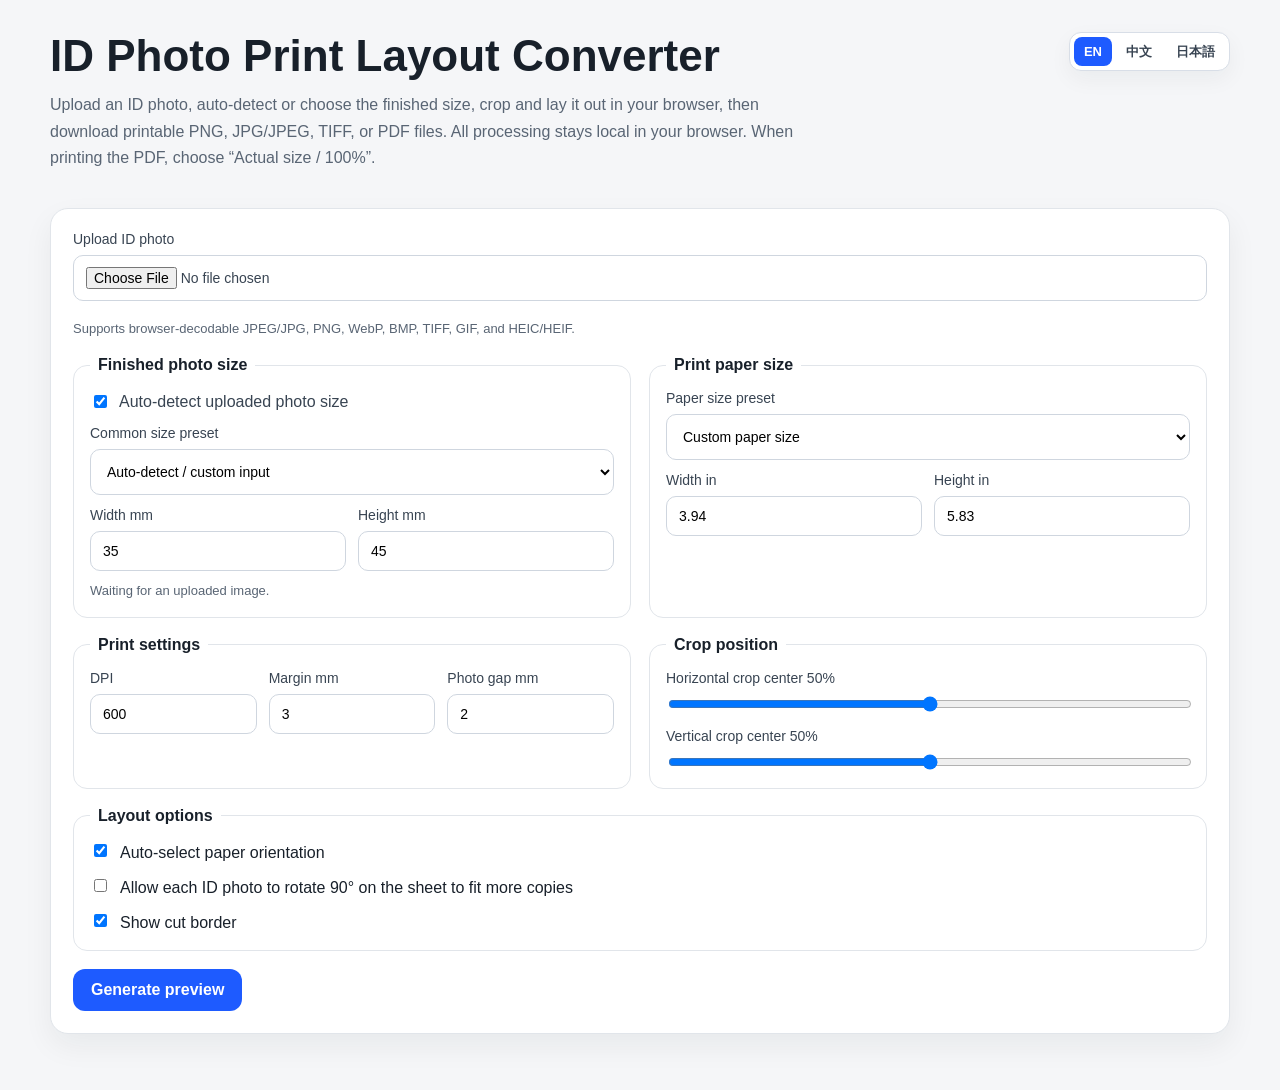
==== commit bea21c7a: "feat: add paper size presets with unit conversion support and dynamic UI updates" ====
--- a/index.html
+++ b/index.html
@@ -700,6 +700,9 @@
     const photoPresetSelect = form.elements.photo_size_preset;
     const photoWidthInput = form.elements.photo_w_mm;
     const photoHeightInput = form.elements.photo_h_mm;
+    const paperPresetSelect = form.elements.paper_size_preset;
+    const paperWidthInput = form.elements.paper_w_mm;
+    const paperHeightInput = form.elements.paper_h_mm;
     const anchorXOut = document.getElementById('anchorXOut');
     const anchorYOut = document.getElementById('anchorYOut');
     const sizeStatus = document.getElementById('sizeStatus');
@@ -709,10 +712,12 @@
     const PAN_BUTTON_STEP_RATIO = 0.04;
 
     let applyingSize = false;
+    let applyingPaperSize = false;
     let currentFile = null;
     let currentImage = null;
     let currentDpi = null;
     let currentLang = 'en';
+    let currentPaperInputUnit = 'mm';
     let lastResultData = null;
     let draftImageScalePercent = 100;
     let confirmedImageScalePercent = 100;
@@ -736,6 +741,32 @@
       return t(preset.labelKey);
     }
 
+    function getPaperPresetById(id) {
+      return PAPER_SIZE_PRESETS.find((preset) => preset.id === id) || null;
+    }
+
+    function paperInputUnitForLang(lang = currentLang) {
+      return lang === 'en' ? 'in' : 'mm';
+    }
+
+    function formatPaperPresetSize(preset) {
+      const isEnglish = currentLang === 'en';
+      const isApproximate = isEnglish ? Boolean(preset.approximateIn) : Boolean(preset.approximateMm);
+      const prefix = isApproximate ? `${t('approxPrefix')} ` : '';
+      if (isEnglish) {
+        const widthIn = preset.widthIn ?? preset.widthMm / MM_PER_INCH;
+        const heightIn = preset.heightIn ?? preset.heightMm / MM_PER_INCH;
+        return `${prefix}${formatInches(widthIn)} × ${formatInches(heightIn)} in`;
+      }
+      const widthMm = preset.displayWidthMm ?? preset.widthMm;
+      const heightMm = preset.displayHeightMm ?? preset.heightMm;
+      return `${prefix}${formatMm(widthMm)} × ${formatMm(heightMm)} mm`;
+    }
+
+    function getPaperPresetLabel(preset) {
+      return `${t(preset.labelKey)} (${formatPaperPresetSize(preset)})`;
+    }
+
     function renderPresetOptions() {
       const selectedValue = photoPresetSelect.value;
       photoPresetSelect.innerHTML = '';
@@ -757,7 +788,29 @@
       }
     }
 
+    function renderPaperPresetOptions() {
+      const selectedValue = paperPresetSelect.value;
+      paperPresetSelect.innerHTML = '';
+
+      const placeholder = document.createElement('option');
+      placeholder.value = '';
+      placeholder.textContent = t('paperPresetCustom');
+      paperPresetSelect.appendChild(placeholder);
+
+      PAPER_SIZE_PRESETS.forEach((preset) => {
+        const option = document.createElement('option');
+        option.value = preset.id;
+        option.textContent = getPaperPresetLabel(preset);
+        paperPresetSelect.appendChild(option);
+      });
+
+      if (Array.from(paperPresetSelect.options).some((option) => option.value === selectedValue)) {
+        paperPresetSelect.value = selectedValue;
+      }
+    }
+
     function translatePage() {
+      syncPaperInputsForCurrentLanguage();
       document.documentElement.lang = currentLang;
       document.title = t('appTitle');
       document.querySelectorAll('[data-i18n]').forEach((element) => {
@@ -789,6 +842,7 @@
         button.setAttribute('aria-pressed', String(isActive));
       });
       renderPresetOptions();
+      renderPaperPresetOptions();
     }
 
     function bindRange(name, outputId) {
@@ -891,6 +945,64 @@
         return value;
       }
       return number.toFixed(1).replace(/\.0$/, '');
+    }
+
+    function formatInches(value) {
+      const number = Number(value);
+      if (!Number.isFinite(number)) {
+        return value;
+      }
+      return number.toFixed(2).replace(/\.?0+$/, '');
+    }
+
+    function formatPaperInputValue(valueMm, unit = currentPaperInputUnit) {
+      return unit === 'in' ? formatInches(valueMm / MM_PER_INCH) : formatMm(valueMm);
+    }
+
+    function paperInputValueToMm(raw, unit = currentPaperInputUnit) {
+      const value = Number(raw);
+      if (!Number.isFinite(value)) {
+        return null;
+      }
+      return unit === 'in' ? value * MM_PER_INCH : value;
+    }
+
+    function setPaperInputUnitAttributes(unit) {
+      const step = unit === 'in' ? '0.01' : '0.1';
+      const min = unit === 'in' ? '0.01' : '1';
+      [paperWidthInput, paperHeightInput].forEach((input) => {
+        input.step = step;
+        input.min = min;
+      });
+    }
+
+    function syncPaperInputsForCurrentLanguage() {
+      const nextUnit = paperInputUnitForLang();
+      const widthMm = paperInputValueToMm(paperWidthInput.value, currentPaperInputUnit);
+      const heightMm = paperInputValueToMm(paperHeightInput.value, currentPaperInputUnit);
+
+      currentPaperInputUnit = nextUnit;
+      setPaperInputUnitAttributes(nextUnit);
+      if (widthMm !== null) {
+        paperWidthInput.value = formatPaperInputValue(widthMm, nextUnit);
+      }
+      if (heightMm !== null) {
+        paperHeightInput.value = formatPaperInputValue(heightMm, nextUnit);
+      }
+    }
+
+    function applyPaperSizeValues(widthMm, heightMm) {
+      applyingPaperSize = true;
+      paperWidthInput.value = formatPaperInputValue(widthMm);
+      paperHeightInput.value = formatPaperInputValue(heightMm);
+      applyingPaperSize = false;
+    }
+
+    function formatPaperSize(widthMm, heightMm) {
+      if (paperInputUnitForLang() === 'in') {
+        return `${formatInches(widthMm / MM_PER_INCH)} in × ${formatInches(heightMm / MM_PER_INCH)} in`;
+      }
+      return `${formatMm(widthMm)} mm × ${formatMm(heightMm)} mm`;
     }
 
     function mmToPx(valueMm, dpi) {
@@ -1778,7 +1890,7 @@
         [t('imageScaleSummary'), `${data.imageScalePercent || 100}%`],
         [t('paperPixels'), `${plan.paper_w_px} x ${plan.paper_h_px}`],
         [t('bestLayout'), t('copiesText', { grid: `${plan.cols} x ${plan.rows}`, count: plan.count })],
-        [t('outputPaperSize'), `${formatMm(plan.paper_w_mm)} mm × ${formatMm(plan.paper_h_mm)} mm`],
+        [t('outputPaperSize'), formatPaperSize(plan.paper_w_mm, plan.paper_h_mm)],
         [t('paperSwapped'), plan.paper_orientation_swapped ? t('yes') : t('no')],
         [t('photoRotated'), plan.photo_rotated_on_sheet ? t('yes') : t('no')],
         [t('cropBox'), data.cropBox.join(', ')]
@@ -1796,8 +1908,15 @@
 
       const photoWidthMm = positiveNumber(photoWidthInput.value, t('photoWidth'));
       const photoHeightMm = positiveNumber(photoHeightInput.value, t('photoHeight'));
-      const paperWidthMm = positiveNumber(form.elements.paper_w_mm.value, t('paperWidth'));
-      const paperHeightMm = positiveNumber(form.elements.paper_h_mm.value, t('paperHeight'));
+      const paperWidth = positiveNumber(paperWidthInput.value, t('paperWidth'));
+      const paperHeight = positiveNumber(paperHeightInput.value, t('paperHeight'));
+      const selectedPaperPreset = getPaperPresetById(paperPresetSelect.value);
+      const paperWidthMm = selectedPaperPreset
+        ? selectedPaperPreset.widthMm
+        : (currentPaperInputUnit === 'in' ? paperWidth * MM_PER_INCH : paperWidth);
+      const paperHeightMm = selectedPaperPreset
+        ? selectedPaperPreset.heightMm
+        : (currentPaperInputUnit === 'in' ? paperHeight * MM_PER_INCH : paperHeight);
       const marginMm = nonNegativeNumber(form.elements.margin_mm.value, t('margin'));
       const gapMm = nonNegativeNumber(form.elements.gap_mm.value, t('gap'));
 
@@ -2052,6 +2171,13 @@
       autoSizeInput.checked = false;
       sizeStatus.textContent = t('selectedPreset', { label: selectedOption.textContent });
     });
+    paperPresetSelect.addEventListener('change', () => {
+      const preset = getPaperPresetById(paperPresetSelect.value);
+      if (!preset) {
+        return;
+      }
+      applyPaperSizeValues(preset.widthMm, preset.heightMm);
+    });
     [photoWidthInput, photoHeightInput].forEach((input) => {
       input.addEventListener('input', () => {
         if (applyingSize) {
@@ -2060,6 +2186,14 @@
         photoPresetSelect.value = '';
         autoSizeInput.checked = false;
         sizeStatus.textContent = t('manualFinishedSize');
+      });
+    });
+    [paperWidthInput, paperHeightInput].forEach((input) => {
+      input.addEventListener('input', () => {
+        if (applyingPaperSize) {
+          return;
+        }
+        paperPresetSelect.value = '';
       });
     });
 
